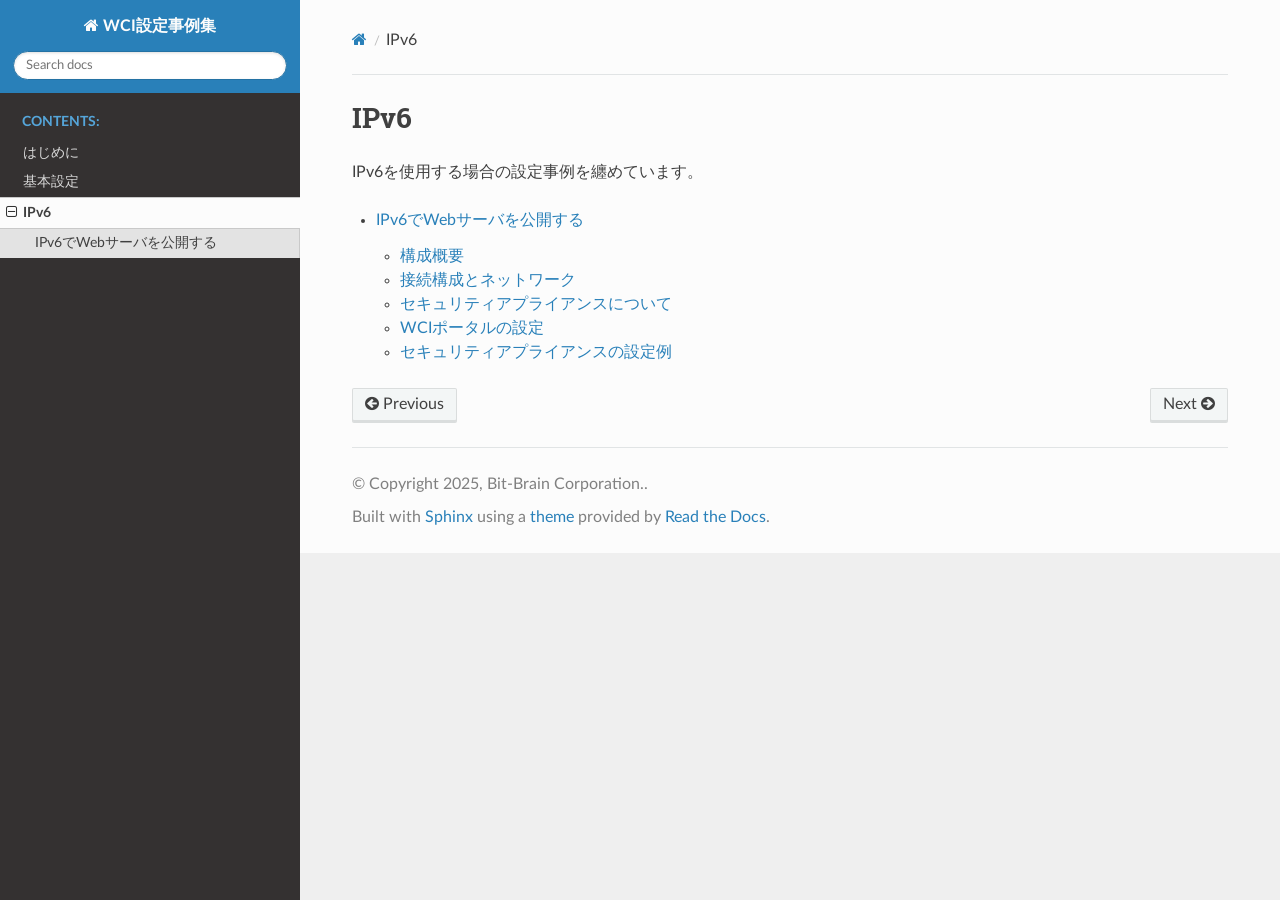
==== docs/ipv6/index.html @ f72e332f "update" ====
<!DOCTYPE html>
<html class="writer-html5" lang="ja" data-content_root="../">
<head>
  <meta charset="utf-8" /><meta name="viewport" content="width=device-width, initial-scale=1" />

  <meta name="viewport" content="width=device-width, initial-scale=1.0" />
  <title>IPv6 &mdash; WCI設定事例集  ドキュメント</title>
      <link rel="stylesheet" type="text/css" href="../_static/pygments.css?v=b86133f3" />
      <link rel="stylesheet" type="text/css" href="../_static/css/theme.css?v=e59714d7" />
      <link rel="stylesheet" type="text/css" href="../_static/custom.css?v=d4bf43ca" />

  
      <script src="../_static/jquery.js?v=5d32c60e"></script>
      <script src="../_static/_sphinx_javascript_frameworks_compat.js?v=2cd50e6c"></script>
      <script src="../_static/documentation_options.js?v=c033477b"></script>
      <script src="../_static/doctools.js?v=9bcbadda"></script>
      <script src="../_static/sphinx_highlight.js?v=dc90522c"></script>
      <script src="../_static/translations.js?v=4755f45a"></script>
    <script src="../_static/js/theme.js"></script>
    <link rel="index" title="索引" href="../genindex.html" />
    <link rel="search" title="検索" href="../search.html" />
    <link rel="next" title="IPv6でWebサーバを公開する" href="webserver_dual.html" />
    <link rel="prev" title="SPGと連携する" href="../standard/spg.html" /> 
</head>

<body class="wy-body-for-nav"> 
  <div class="wy-grid-for-nav">
    <nav data-toggle="wy-nav-shift" class="wy-nav-side">
      <div class="wy-side-scroll">
        <div class="wy-side-nav-search" >

          
          
          <a href="../index.html" class="icon icon-home">
            WCI設定事例集
          </a>
<div role="search">
  <form id="rtd-search-form" class="wy-form" action="../search.html" method="get">
    <input type="text" name="q" placeholder="Search docs" aria-label="Search docs" />
    <input type="hidden" name="check_keywords" value="yes" />
    <input type="hidden" name="area" value="default" />
  </form>
</div>
        </div><div class="wy-menu wy-menu-vertical" data-spy="affix" role="navigation" aria-label="Navigation menu">
              <p class="caption" role="heading"><span class="caption-text">Contents:</span></p>
<ul class="current">
<li class="toctree-l1"><a class="reference internal" href="../preface/index.html">はじめに</a></li>
<li class="toctree-l1"><a class="reference internal" href="../standard/index.html">基本設定</a></li>
<li class="toctree-l1 current"><a class="current reference internal" href="#">IPv6</a><ul>
<li class="toctree-l2"><a class="reference internal" href="webserver_dual.html">IPv6でWebサーバを公開する</a></li>
</ul>
</li>
</ul>

        </div>
      </div>
    </nav>

    <section data-toggle="wy-nav-shift" class="wy-nav-content-wrap"><nav class="wy-nav-top" aria-label="Mobile navigation menu" >
          <i data-toggle="wy-nav-top" class="fa fa-bars"></i>
          <a href="../index.html">WCI設定事例集</a>
      </nav>

      <div class="wy-nav-content">
        <div class="rst-content">
          <div role="navigation" aria-label="Page navigation">
  <ul class="wy-breadcrumbs">
      <li><a href="../index.html" class="icon icon-home" aria-label="Home"></a></li>
      <li class="breadcrumb-item active">IPv6</li>
      <li class="wy-breadcrumbs-aside">
      </li>
  </ul>
  <hr/>
</div>
          <div role="main" class="document" itemscope="itemscope" itemtype="http://schema.org/Article">
           <div itemprop="articleBody">
             
  <section id="ipv6">
<h1>IPv6<a class="headerlink" href="#ipv6" title="Link to this heading"></a></h1>
<p>IPv6を使用する場合の設定事例を纏めています。</p>
<div class="toctree-wrapper compound">
<ul>
<li class="toctree-l1"><a class="reference internal" href="webserver_dual.html">IPv6でWebサーバを公開する</a><ul>
<li class="toctree-l2"><a class="reference internal" href="webserver_dual.html#id1">構成概要</a></li>
<li class="toctree-l2"><a class="reference internal" href="webserver_dual.html#id2">接続構成とネットワーク</a></li>
<li class="toctree-l2"><a class="reference internal" href="webserver_dual.html#id3">セキュリティアプライアンスについて</a></li>
<li class="toctree-l2"><a class="reference internal" href="webserver_dual.html#wci">WCIポータルの設定</a></li>
<li class="toctree-l2"><a class="reference internal" href="webserver_dual.html#id7">セキュリティアプライアンスの設定例</a></li>
</ul>
</li>
</ul>
</div>
</section>


           </div>
          </div>
          <footer><div class="rst-footer-buttons" role="navigation" aria-label="Footer">
        <a href="../standard/spg.html" class="btn btn-neutral float-left" title="SPGと連携する" accesskey="p" rel="prev"><span class="fa fa-arrow-circle-left" aria-hidden="true"></span> Previous</a>
        <a href="webserver_dual.html" class="btn btn-neutral float-right" title="IPv6でWebサーバを公開する" accesskey="n" rel="next">Next <span class="fa fa-arrow-circle-right" aria-hidden="true"></span></a>
    </div>

  <hr/>

  <div role="contentinfo">
    <p>&#169; Copyright 2025, Bit-Brain Corporation..</p>
  </div>

  Built with <a href="https://www.sphinx-doc.org/">Sphinx</a> using a
    <a href="https://github.com/readthedocs/sphinx_rtd_theme">theme</a>
    provided by <a href="https://readthedocs.org">Read the Docs</a>.
   

</footer>
        </div>
      </div>
    </section>
  </div>
  <script>
      jQuery(function () {
          SphinxRtdTheme.Navigation.enable(true);
      });
  </script> 

</body>
</html>
---- docs/_static/pygments.css ----
pre { line-height: 125%; }
td.linenos .normal { color: inherit; background-color: transparent; padding-left: 5px; padding-right: 5px; }
span.linenos { color: inherit; background-color: transparent; padding-left: 5px; padding-right: 5px; }
td.linenos .special { color: #000000; background-color: #ffffc0; padding-left: 5px; padding-right: 5px; }
span.linenos.special { color: #000000; background-color: #ffffc0; padding-left: 5px; padding-right: 5px; }
.highlight .hll { background-color: #ffffcc }
.highlight { background: #f8f8f8; }
.highlight .c { color: #3D7B7B; font-style: italic } /* Comment */
.highlight .err { border: 1px solid #F00 } /* Error */
.highlight .k { color: #008000; font-weight: bold } /* Keyword */
.highlight .o { color: #666 } /* Operator */
.highlight .ch { color: #3D7B7B; font-style: italic } /* Comment.Hashbang */
.highlight .cm { color: #3D7B7B; font-style: italic } /* Comment.Multiline */
.highlight .cp { color: #9C6500 } /* Comment.Preproc */
.highlight .cpf { color: #3D7B7B; font-style: italic } /* Comment.PreprocFile */
.highlight .c1 { color: #3D7B7B; font-style: italic } /* Comment.Single */
.highlight .cs { color: #3D7B7B; font-style: italic } /* Comment.Special */
.highlight .gd { color: #A00000 } /* Generic.Deleted */
.highlight .ge { font-style: italic } /* Generic.Emph */
.highlight .ges { font-weight: bold; font-style: italic } /* Generic.EmphStrong */
.highlight .gr { color: #E40000 } /* Generic.Error */
.highlight .gh { color: #000080; font-weight: bold } /* Generic.Heading */
.highlight .gi { color: #008400 } /* Generic.Inserted */
.highlight .go { color: #717171 } /* Generic.Output */
.highlight .gp { color: #000080; font-weight: bold } /* Generic.Prompt */
.highlight .gs { font-weight: bold } /* Generic.Strong */
.highlight .gu { color: #800080; font-weight: bold } /* Generic.Subheading */
.highlight .gt { color: #04D } /* Generic.Traceback */
.highlight .kc { color: #008000; font-weight: bold } /* Keyword.Constant */
.highlight .kd { color: #008000; font-weight: bold } /* Keyword.Declaration */
.highlight .kn { color: #008000; font-weight: bold } /* Keyword.Namespace */
.highlight .kp { color: #008000 } /* Keyword.Pseudo */
.highlight .kr { color: #008000; font-weight: bold } /* Keyword.Reserved */
.highlight .kt { color: #B00040 } /* Keyword.Type */
.highlight .m { color: #666 } /* Literal.Number */
.highlight .s { color: #BA2121 } /* Literal.String */
.highlight .na { color: #687822 } /* Name.Attribute */
.highlight .nb { color: #008000 } /* Name.Builtin */
.highlight .nc { color: #00F; font-weight: bold } /* Name.Class */
.highlight .no { color: #800 } /* Name.Constant */
.highlight .nd { color: #A2F } /* Name.Decorator */
.highlight .ni { color: #717171; font-weight: bold } /* Name.Entity */
.highlight .ne { color: #CB3F38; font-weight: bold } /* Name.Exception */
.highlight .nf { color: #00F } /* Name.Function */
.highlight .nl { color: #767600 } /* Name.Label */
.highlight .nn { color: #00F; font-weight: bold } /* Name.Namespace */
.highlight .nt { color: #008000; font-weight: bold } /* Name.Tag */
.highlight .nv { color: #19177C } /* Name.Variable */
.highlight .ow { color: #A2F; font-weight: bold } /* Operator.Word */
.highlight .w { color: #BBB } /* Text.Whitespace */
.highlight .mb { color: #666 } /* Literal.Number.Bin */
.highlight .mf { color: #666 } /* Literal.Number.Float */
.highlight .mh { color: #666 } /* Literal.Number.Hex */
.highlight .mi { color: #666 } /* Literal.Number.Integer */
.highlight .mo { color: #666 } /* Literal.Number.Oct */
.highlight .sa { color: #BA2121 } /* Literal.String.Affix */
.highlight .sb { color: #BA2121 } /* Literal.String.Backtick */
.highlight .sc { color: #BA2121 } /* Literal.String.Char */
.highlight .dl { color: #BA2121 } /* Literal.String.Delimiter */
.highlight .sd { color: #BA2121; font-style: italic } /* Literal.String.Doc */
.highlight .s2 { color: #BA2121 } /* Literal.String.Double */
.highlight .se { color: #AA5D1F; font-weight: bold } /* Literal.String.Escape */
.highlight .sh { color: #BA2121 } /* Literal.String.Heredoc */
.highlight .si { color: #A45A77; font-weight: bold } /* Literal.String.Interpol */
.highlight .sx { color: #008000 } /* Literal.String.Other */
.highlight .sr { color: #A45A77 } /* Literal.String.Regex */
.highlight .s1 { color: #BA2121 } /* Literal.String.Single */
.highlight .ss { color: #19177C } /* Literal.String.Symbol */
.highlight .bp { color: #008000 } /* Name.Builtin.Pseudo */
.highlight .fm { color: #00F } /* Name.Function.Magic */
.highlight .vc { color: #19177C } /* Name.Variable.Class */
.highlight .vg { color: #19177C } /* Name.Variable.Global */
.highlight .vi { color: #19177C } /* Name.Variable.Instance */
.highlight .vm { color: #19177C } /* Name.Variable.Magic */
.highlight .il { color: #666 } /* Literal.Number.Integer.Long */
---- docs/_static/css/theme.css ----
html{box-sizing:border-box}*,:after,:before{box-sizing:inherit}article,aside,details,figcaption,figure,footer,header,hgroup,nav,section{display:block}audio,canvas,video{display:inline-block;*display:inline;*zoom:1}[hidden],audio:not([controls]){display:none}*{-webkit-box-sizing:border-box;-moz-box-sizing:border-box;box-sizing:border-box}html{font-size:100%;-webkit-text-size-adjust:100%;-ms-text-size-adjust:100%}body{margin:0}a:active,a:hover{outline:0}abbr[title]{border-bottom:1px dotted}b,strong{font-weight:700}blockquote{margin:0}dfn{font-style:italic}ins{background:#ff9;text-decoration:none}ins,mark{color:#000}mark{background:#ff0;font-style:italic;font-weight:700}.rst-content code,.rst-content tt,code,kbd,pre,samp{font-family:monospace,serif;_font-family:courier new,monospace;font-size:1em}pre{white-space:pre}q{quotes:none}q:after,q:before{content:"";content:none}small{font-size:85%}sub,sup{font-size:75%;line-height:0;position:relative;vertical-align:baseline}sup{top:-.5em}sub{bottom:-.25em}dl,ol,ul{margin:0;padding:0;list-style:none;list-style-image:none}li{list-style:none}dd{margin:0}img{border:0;-ms-interpolation-mode:bicubic;vertical-align:middle;max-width:100%}svg:not(:root){overflow:hidden}figure,form{margin:0}label{cursor:pointer}button,input,select,textarea{font-size:100%;margin:0;vertical-align:baseline;*vertical-align:middle}button,input{line-height:normal}button,input[type=button],input[type=reset],input[type=submit]{cursor:pointer;-webkit-appearance:button;*overflow:visible}button[disabled],input[disabled]{cursor:default}input[type=search]{-webkit-appearance:textfield;-moz-box-sizing:content-box;-webkit-box-sizing:content-box;box-sizing:content-box}textarea{resize:vertical}table{border-collapse:collapse;border-spacing:0}td{vertical-align:top}.chromeframe{margin:.2em 0;background:#ccc;color:#000;padding:.2em 0}.ir{display:block;border:0;text-indent:-999em;overflow:hidden;background-color:transparent;background-repeat:no-repeat;text-align:left;direction:ltr;*line-height:0}.ir br{display:none}.hidden{display:none!important;visibility:hidden}.visuallyhidden{border:0;clip:rect(0 0 0 0);height:1px;margin:-1px;overflow:hidden;padding:0;position:absolute;width:1px}.visuallyhidden.focusable:active,.visuallyhidden.focusable:focus{clip:auto;height:auto;margin:0;overflow:visible;position:static;width:auto}.invisible{visibility:hidden}.relative{position:relative}big,small{font-size:100%}@media print{body,html,section{background:none!important}*{box-shadow:none!important;text-shadow:none!important;filter:none!important;-ms-filter:none!important}a,a:visited{text-decoration:underline}.ir a:after,a[href^="#"]:after,a[href^="javascript:"]:after{content:""}blockquote,pre{page-break-inside:avoid}thead{display:table-header-group}img,tr{page-break-inside:avoid}img{max-width:100%!important}@page{margin:.5cm}.rst-content .toctree-wrapper>p.caption,h2,h3,p{orphans:3;widows:3}.rst-content .toctree-wrapper>p.caption,h2,h3{page-break-after:avoid}}.btn,.fa:before,.icon:before,.rst-content .admonition,.rst-content .admonition-title:before,.rst-content .admonition-todo,.rst-content .attention,.rst-content .caution,.rst-content .code-block-caption .headerlink:before,.rst-content .danger,.rst-content .eqno .headerlink:before,.rst-content .error,.rst-content .hint,.rst-content .important,.rst-content .note,.rst-content .seealso,.rst-content .tip,.rst-content .warning,.rst-content code.download span:first-child:before,.rst-content dl dt .headerlink:before,.rst-content h1 .headerlink:before,.rst-content h2 .headerlink:before,.rst-content h3 .headerlink:before,.rst-content h4 .headerlink:before,.rst-content h5 .headerlink:before,.rst-content h6 .headerlink:before,.rst-content p.caption .headerlink:before,.rst-content p .headerlink:before,.rst-content table>caption .headerlink:before,.rst-content tt.download span:first-child:before,.wy-alert,.wy-dropdown .caret:before,.wy-inline-validate.wy-inline-validate-danger .wy-input-context:before,.wy-inline-validate.wy-inline-validate-info .wy-input-context:before,.wy-inline-validate.wy-inline-validate-success .wy-input-context:before,.wy-inline-validate.wy-inline-validate-warning .wy-input-context:before,.wy-menu-vertical li.current>a button.toctree-expand:before,.wy-menu-vertical li.on a button.toctree-expand:before,.wy-menu-vertical li button.toctree-expand:before,input[type=color],input[type=date],input[type=datetime-local],input[type=datetime],input[type=email],input[type=month],input[type=number],input[type=password],input[type=search],input[type=tel],input[type=text],input[type=time],input[type=url],input[type=week],select,textarea{-webkit-font-smoothing:antialiased}.clearfix{*zoom:1}.clearfix:after,.clearfix:before{display:table;content:""}.clearfix:after{clear:both}/*!
 *  Font Awesome 4.7.0 by @davegandy - http://fontawesome.io - @fontawesome
 *  License - http://fontawesome.io/license (Font: SIL OFL 1.1, CSS: MIT License)
 */@font-face{font-family:FontAwesome;src:url(fonts/fontawesome-webfont.eot?674f50d287a8c48dc19ba404d20fe713);src:url(fonts/fontawesome-webfont.eot?674f50d287a8c48dc19ba404d20fe713?#iefix&v=4.7.0) format("embedded-opentype"),url(fonts/fontawesome-webfont.woff2?af7ae505a9eed503f8b8e6982036873e) format("woff2"),url(fonts/fontawesome-webfont.woff?fee66e712a8a08eef5805a46892932ad) format("woff"),url(fonts/fontawesome-webfont.ttf?b06871f281fee6b241d60582ae9369b9) format("truetype"),url(fonts/fontawesome-webfont.svg?912ec66d7572ff821749319396470bde#fontawesomeregular) format("svg");font-weight:400;font-style:normal}.fa,.icon,.rst-content .admonition-title,.rst-content .code-block-caption .headerlink,.rst-content .eqno .headerlink,.rst-content code.download span:first-child,.rst-content dl dt .headerlink,.rst-content h1 .headerlink,.rst-content h2 .headerlink,.rst-content h3 .headerlink,.rst-content h4 .headerlink,.rst-content h5 .headerlink,.rst-content h6 .headerlink,.rst-content p.caption .headerlink,.rst-content p .headerlink,.rst-content table>caption .headerlink,.rst-content tt.download span:first-child,.wy-menu-vertical li.current>a button.toctree-expand,.wy-menu-vertical li.on a button.toctree-expand,.wy-menu-vertical li button.toctree-expand{display:inline-block;font:normal normal normal 14px/1 FontAwesome;font-size:inherit;text-rendering:auto;-webkit-font-smoothing:antialiased;-moz-osx-font-smoothing:grayscale}.fa-lg{font-size:1.33333em;line-height:.75em;vertical-align:-15%}.fa-2x{font-size:2em}.fa-3x{font-size:3em}.fa-4x{font-size:4em}.fa-5x{font-size:5em}.fa-fw{width:1.28571em;text-align:center}.fa-ul{padding-left:0;margin-left:2.14286em;list-style-type:none}.fa-ul>li{position:relative}.fa-li{position:absolute;left:-2.14286em;width:2.14286em;top:.14286em;text-align:center}.fa-li.fa-lg{left:-1.85714em}.fa-border{padding:.2em .25em .15em;border:.08em solid #eee;border-radius:.1em}.fa-pull-left{float:left}.fa-pull-right{float:right}.fa-pull-left.icon,.fa.fa-pull-left,.rst-content .code-block-caption .fa-pull-left.headerlink,.rst-content .eqno .fa-pull-left.headerlink,.rst-content .fa-pull-left.admonition-title,.rst-content code.download span.fa-pull-left:first-child,.rst-content dl dt .fa-pull-left.headerlink,.rst-content h1 .fa-pull-left.headerlink,.rst-content h2 .fa-pull-left.headerlink,.rst-content h3 .fa-pull-left.headerlink,.rst-content h4 .fa-pull-left.headerlink,.rst-content h5 .fa-pull-left.headerlink,.rst-content h6 .fa-pull-left.headerlink,.rst-content p .fa-pull-left.headerlink,.rst-content table>caption .fa-pull-left.headerlink,.rst-content tt.download span.fa-pull-left:first-child,.wy-menu-vertical li.current>a button.fa-pull-left.toctree-expand,.wy-menu-vertical li.on a button.fa-pull-left.toctree-expand,.wy-menu-vertical li button.fa-pull-left.toctree-expand{margin-right:.3em}.fa-pull-right.icon,.fa.fa-pull-right,.rst-content .code-block-caption .fa-pull-right.headerlink,.rst-content .eqno .fa-pull-right.headerlink,.rst-content .fa-pull-right.admonition-title,.rst-content code.download span.fa-pull-right:first-child,.rst-content dl dt .fa-pull-right.headerlink,.rst-content h1 .fa-pull-right.headerlink,.rst-content h2 .fa-pull-right.headerlink,.rst-content h3 .fa-pull-right.headerlink,.rst-content h4 .fa-pull-right.headerlink,.rst-content h5 .fa-pull-right.headerlink,.rst-content h6 .fa-pull-right.headerlink,.rst-content p .fa-pull-right.headerlink,.rst-content table>caption .fa-pull-right.headerlink,.rst-content tt.download span.fa-pull-right:first-child,.wy-menu-vertical li.current>a button.fa-pull-right.toctree-expand,.wy-menu-vertical li.on a button.fa-pull-right.toctree-expand,.wy-menu-vertical li button.fa-pull-right.toctree-expand{margin-left:.3em}.pull-right{float:right}.pull-left{float:left}.fa.pull-left,.pull-left.icon,.rst-content .code-block-caption .pull-left.headerlink,.rst-content .eqno .pull-left.headerlink,.rst-content .pull-left.admonition-title,.rst-content code.download span.pull-left:first-child,.rst-content dl dt .pull-left.headerlink,.rst-content h1 .pull-left.headerlink,.rst-content h2 .pull-left.headerlink,.rst-content h3 .pull-left.headerlink,.rst-content h4 .pull-left.headerlink,.rst-content h5 .pull-left.headerlink,.rst-content h6 .pull-left.headerlink,.rst-content p .pull-left.headerlink,.rst-content table>caption .pull-left.headerlink,.rst-content tt.download span.pull-left:first-child,.wy-menu-vertical li.current>a button.pull-left.toctree-expand,.wy-menu-vertical li.on a button.pull-left.toctree-expand,.wy-menu-vertical li button.pull-left.toctree-expand{margin-right:.3em}.fa.pull-right,.pull-right.icon,.rst-content .code-block-caption .pull-right.headerlink,.rst-content .eqno .pull-right.headerlink,.rst-content .pull-right.admonition-title,.rst-content code.download span.pull-right:first-child,.rst-content dl dt .pull-right.headerlink,.rst-content h1 .pull-right.headerlink,.rst-content h2 .pull-right.headerlink,.rst-content h3 .pull-right.headerlink,.rst-content h4 .pull-right.headerlink,.rst-content h5 .pull-right.headerlink,.rst-content h6 .pull-right.headerlink,.rst-content p .pull-right.headerlink,.rst-content table>caption .pull-right.headerlink,.rst-content tt.download span.pull-right:first-child,.wy-menu-vertical li.current>a button.pull-right.toctree-expand,.wy-menu-vertical li.on a button.pull-right.toctree-expand,.wy-menu-vertical li button.pull-right.toctree-expand{margin-left:.3em}.fa-spin{-webkit-animation:fa-spin 2s linear infinite;animation:fa-spin 2s linear infinite}.fa-pulse{-webkit-animation:fa-spin 1s steps(8) infinite;animation:fa-spin 1s steps(8) infinite}@-webkit-keyframes fa-spin{0%{-webkit-transform:rotate(0deg);transform:rotate(0deg)}to{-webkit-transform:rotate(359deg);transform:rotate(359deg)}}@keyframes fa-spin{0%{-webkit-transform:rotate(0deg);transform:rotate(0deg)}to{-webkit-transform:rotate(359deg);transform:rotate(359deg)}}.fa-rotate-90{-ms-filter:"progid:DXImageTransform.Microsoft.BasicImage(rotation=1)";-webkit-transform:rotate(90deg);-ms-transform:rotate(90deg);transform:rotate(90deg)}.fa-rotate-180{-ms-filter:"progid:DXImageTransform.Microsoft.BasicImage(rotation=2)";-webkit-transform:rotate(180deg);-ms-transform:rotate(180deg);transform:rotate(180deg)}.fa-rotate-270{-ms-filter:"progid:DXImageTransform.Microsoft.BasicImage(rotation=3)";-webkit-transform:rotate(270deg);-ms-transform:rotate(270deg);transform:rotate(270deg)}.fa-flip-horizontal{-ms-filter:"progid:DXImageTransform.Microsoft.BasicImage(rotation=0, mirror=1)";-webkit-transform:scaleX(-1);-ms-transform:scaleX(-1);transform:scaleX(-1)}.fa-flip-vertical{-ms-filter:"progid:DXImageTransform.Microsoft.BasicImage(rotation=2, mirror=1)";-webkit-transform:scaleY(-1);-ms-transform:scaleY(-1);transform:scaleY(-1)}:root .fa-flip-horizontal,:root .fa-flip-vertical,:root .fa-rotate-90,:root .fa-rotate-180,:root .fa-rotate-270{filter:none}.fa-stack{position:relative;display:inline-block;width:2em;height:2em;line-height:2em;vertical-align:middle}.fa-stack-1x,.fa-stack-2x{position:absolute;left:0;width:100%;text-align:center}.fa-stack-1x{line-height:inherit}.fa-stack-2x{font-size:2em}.fa-inverse{color:#fff}.fa-glass:before{content:""}.fa-music:before{content:""}.fa-search:before,.icon-search:before{content:""}.fa-envelope-o:before{content:""}.fa-heart:before{content:""}.fa-star:before{content:""}.fa-star-o:before{content:""}.fa-user:before{content:""}.fa-film:before{content:""}.fa-th-large:before{content:""}.fa-th:before{content:""}.fa-th-list:before{content:""}.fa-check:before{content:""}.fa-close:before,.fa-remove:before,.fa-times:before{content:""}.fa-search-plus:before{content:""}.fa-search-minus:before{content:""}.fa-power-off:before{content:""}.fa-signal:before{content:""}.fa-cog:before,.fa-gear:before{content:""}.fa-trash-o:before{content:""}.fa-home:before,.icon-home:before{content:""}.fa-file-o:before{content:""}.fa-clock-o:before{content:""}.fa-road:before{content:""}.fa-download:before,.rst-content code.download span:first-child:before,.rst-content tt.download span:first-child:before{content:""}.fa-arrow-circle-o-down:before{content:""}.fa-arrow-circle-o-up:before{content:""}.fa-inbox:before{content:""}.fa-play-circle-o:before{content:""}.fa-repeat:before,.fa-rotate-right:before{content:""}.fa-refresh:before{content:""}.fa-list-alt:before{content:""}.fa-lock:before{content:""}.fa-flag:before{content:""}.fa-headphones:before{content:""}.fa-volume-off:before{content:""}.fa-volume-down:before{content:""}.fa-volume-up:before{content:""}.fa-qrcode:before{content:""}.fa-barcode:before{content:""}.fa-tag:before{content:""}.fa-tags:before{content:""}.fa-book:before,.icon-book:before{content:""}.fa-bookmark:before{content:""}.fa-print:before{content:""}.fa-camera:before{content:""}.fa-font:before{content:""}.fa-bold:before{content:""}.fa-italic:before{content:""}.fa-text-height:before{content:""}.fa-text-width:before{content:""}.fa-align-left:before{content:""}.fa-align-center:before{content:""}.fa-align-right:before{content:""}.fa-align-justify:before{content:""}.fa-list:before{content:""}.fa-dedent:before,.fa-outdent:before{content:""}.fa-indent:before{content:""}.fa-video-camera:before{content:""}.fa-image:before,.fa-photo:before,.fa-picture-o:before{content:""}.fa-pencil:before{content:""}.fa-map-marker:before{content:""}.fa-adjust:before{content:""}.fa-tint:before{content:""}.fa-edit:before,.fa-pencil-square-o:before{content:""}.fa-share-square-o:before{content:""}.fa-check-square-o:before{content:""}.fa-arrows:before{content:""}.fa-step-backward:before{content:""}.fa-fast-backward:before{content:""}.fa-backward:before{content:""}.fa-play:before{content:""}.fa-pause:before{content:""}.fa-stop:before{content:""}.fa-forward:before{content:""}.fa-fast-forward:before{content:""}.fa-step-forward:before{content:""}.fa-eject:before{content:""}.fa-chevron-left:before{content:""}.fa-chevron-right:before{content:""}.fa-plus-circle:before{content:""}.fa-minus-circle:before{content:""}.fa-times-circle:before,.wy-inline-validate.wy-inline-validate-danger .wy-input-context:before{content:""}.fa-check-circle:before,.wy-inline-validate.wy-inline-validate-success .wy-input-context:before{content:""}.fa-question-circle:before{content:""}.fa-info-circle:before{content:""}.fa-crosshairs:before{content:""}.fa-times-circle-o:before{content:""}.fa-check-circle-o:before{content:""}.fa-ban:before{content:""}.fa-arrow-left:before{content:""}.fa-arrow-right:before{content:""}.fa-arrow-up:before{content:""}.fa-arrow-down:before{content:""}.fa-mail-forward:before,.fa-share:before{content:""}.fa-expand:before{content:""}.fa-compress:before{content:""}.fa-plus:before{content:""}.fa-minus:before{content:""}.fa-asterisk:before{content:""}.fa-exclamation-circle:before,.rst-content .admonition-title:before,.wy-inline-validate.wy-inline-validate-info .wy-input-context:before,.wy-inline-validate.wy-inline-validate-warning .wy-input-context:before{content:""}.fa-gift:before{content:""}.fa-leaf:before{content:""}.fa-fire:before,.icon-fire:before{content:""}.fa-eye:before{content:""}.fa-eye-slash:before{content:""}.fa-exclamation-triangle:before,.fa-warning:before{content:""}.fa-plane:before{content:""}.fa-calendar:before{content:""}.fa-random:before{content:""}.fa-comment:before{content:""}.fa-magnet:before{content:""}.fa-chevron-up:before{content:""}.fa-chevron-down:before{content:""}.fa-retweet:before{content:""}.fa-shopping-cart:before{content:""}.fa-folder:before{content:""}.fa-folder-open:before{content:""}.fa-arrows-v:before{content:""}.fa-arrows-h:before{content:""}.fa-bar-chart-o:before,.fa-bar-chart:before{content:""}.fa-twitter-square:before{content:""}.fa-facebook-square:before{content:""}.fa-camera-retro:before{content:""}.fa-key:before{content:""}.fa-cogs:before,.fa-gears:before{content:""}.fa-comments:before{content:""}.fa-thumbs-o-up:before{content:""}.fa-thumbs-o-down:before{content:""}.fa-star-half:before{content:""}.fa-heart-o:before{content:""}.fa-sign-out:before{content:""}.fa-linkedin-square:before{content:""}.fa-thumb-tack:before{content:""}.fa-external-link:before{content:""}.fa-sign-in:before{content:""}.fa-trophy:before{content:""}.fa-github-square:before{content:""}.fa-upload:before{content:""}.fa-lemon-o:before{content:""}.fa-phone:before{content:""}.fa-square-o:before{content:""}.fa-bookmark-o:before{content:""}.fa-phone-square:before{content:""}.fa-twitter:before{content:""}.fa-facebook-f:before,.fa-facebook:before{content:""}.fa-github:before,.icon-github:before{content:""}.fa-unlock:before{content:""}.fa-credit-card:before{content:""}.fa-feed:before,.fa-rss:before{content:""}.fa-hdd-o:before{content:""}.fa-bullhorn:before{content:""}.fa-bell:before{content:""}.fa-certificate:before{content:""}.fa-hand-o-right:before{content:""}.fa-hand-o-left:before{content:""}.fa-hand-o-up:before{content:""}.fa-hand-o-down:before{content:""}.fa-arrow-circle-left:before,.icon-circle-arrow-left:before{content:""}.fa-arrow-circle-right:before,.icon-circle-arrow-right:before{content:""}.fa-arrow-circle-up:before{content:""}.fa-arrow-circle-down:before{content:""}.fa-globe:before{content:""}.fa-wrench:before{content:""}.fa-tasks:before{content:""}.fa-filter:before{content:""}.fa-briefcase:before{content:""}.fa-arrows-alt:before{content:""}.fa-group:before,.fa-users:before{content:""}.fa-chain:before,.fa-link:before,.icon-link:before{content:""}.fa-cloud:before{content:""}.fa-flask:before{content:""}.fa-cut:before,.fa-scissors:before{content:""}.fa-copy:before,.fa-files-o:before{content:""}.fa-paperclip:before{content:""}.fa-floppy-o:before,.fa-save:before{content:""}.fa-square:before{content:""}.fa-bars:before,.fa-navicon:before,.fa-reorder:before{content:""}.fa-list-ul:before{content:""}.fa-list-ol:before{content:""}.fa-strikethrough:before{content:""}.fa-underline:before{content:""}.fa-table:before{content:""}.fa-magic:before{content:""}.fa-truck:before{content:""}.fa-pinterest:before{content:""}.fa-pinterest-square:before{content:""}.fa-google-plus-square:before{content:""}.fa-google-plus:before{content:""}.fa-money:before{content:""}.fa-caret-down:before,.icon-caret-down:before,.wy-dropdown .caret:before{content:""}.fa-caret-up:before{content:""}.fa-caret-left:before{content:""}.fa-caret-right:before{content:""}.fa-columns:before{content:""}.fa-sort:before,.fa-unsorted:before{content:""}.fa-sort-desc:before,.fa-sort-down:before{content:""}.fa-sort-asc:before,.fa-sort-up:before{content:""}.fa-envelope:before{content:""}.fa-linkedin:before{content:""}.fa-rotate-left:before,.fa-undo:before{content:""}.fa-gavel:before,.fa-legal:before{content:""}.fa-dashboard:before,.fa-tachometer:before{content:""}.fa-comment-o:before{content:""}.fa-comments-o:before{content:""}.fa-bolt:before,.fa-flash:before{content:""}.fa-sitemap:before{content:""}.fa-umbrella:before{content:""}.fa-clipboard:before,.fa-paste:before{content:""}.fa-lightbulb-o:before{content:""}.fa-exchange:before{content:""}.fa-cloud-download:before{content:""}.fa-cloud-upload:before{content:""}.fa-user-md:before{content:""}.fa-stethoscope:before{content:""}.fa-suitcase:before{content:""}.fa-bell-o:before{content:""}.fa-coffee:before{content:""}.fa-cutlery:before{content:""}.fa-file-text-o:before{content:""}.fa-building-o:before{content:""}.fa-hospital-o:before{content:""}.fa-ambulance:before{content:""}.fa-medkit:before{content:""}.fa-fighter-jet:before{content:""}.fa-beer:before{content:""}.fa-h-square:before{content:""}.fa-plus-square:before{content:""}.fa-angle-double-left:before{content:""}.fa-angle-double-right:before{content:""}.fa-angle-double-up:before{content:""}.fa-angle-double-down:before{content:""}.fa-angle-left:before{content:""}.fa-angle-right:before{content:""}.fa-angle-up:before{content:""}.fa-angle-down:before{content:""}.fa-desktop:before{content:""}.fa-laptop:before{content:""}.fa-tablet:before{content:""}.fa-mobile-phone:before,.fa-mobile:before{content:""}.fa-circle-o:before{content:""}.fa-quote-left:before{content:""}.fa-quote-right:before{content:""}.fa-spinner:before{content:""}.fa-circle:before{content:""}.fa-mail-reply:before,.fa-reply:before{content:""}.fa-github-alt:before{content:""}.fa-folder-o:before{content:""}.fa-folder-open-o:before{content:""}.fa-smile-o:before{content:""}.fa-frown-o:before{content:""}.fa-meh-o:before{content:""}.fa-gamepad:before{content:""}.fa-keyboard-o:before{content:""}.fa-flag-o:before{content:""}.fa-flag-checkered:before{content:""}.fa-terminal:before{content:""}.fa-code:before{content:""}.fa-mail-reply-all:before,.fa-reply-all:before{content:""}.fa-star-half-empty:before,.fa-star-half-full:before,.fa-star-half-o:before{content:""}.fa-location-arrow:before{content:""}.fa-crop:before{content:""}.fa-code-fork:before{content:""}.fa-chain-broken:before,.fa-unlink:before{content:""}.fa-question:before{content:""}.fa-info:before{content:""}.fa-exclamation:before{content:""}.fa-superscript:before{content:""}.fa-subscript:before{content:""}.fa-eraser:before{content:""}.fa-puzzle-piece:before{content:""}.fa-microphone:before{content:""}.fa-microphone-slash:before{content:""}.fa-shield:before{content:""}.fa-calendar-o:before{content:""}.fa-fire-extinguisher:before{content:""}.fa-rocket:before{content:""}.fa-maxcdn:before{content:""}.fa-chevron-circle-left:before{content:""}.fa-chevron-circle-right:before{content:""}.fa-chevron-circle-up:before{content:""}.fa-chevron-circle-down:before{content:""}.fa-html5:before{content:""}.fa-css3:before{content:""}.fa-anchor:before{content:""}.fa-unlock-alt:before{content:""}.fa-bullseye:before{content:""}.fa-ellipsis-h:before{content:""}.fa-ellipsis-v:before{content:""}.fa-rss-square:before{content:""}.fa-play-circle:before{content:""}.fa-ticket:before{content:""}.fa-minus-square:before{content:""}.fa-minus-square-o:before,.wy-menu-vertical li.current>a button.toctree-expand:before,.wy-menu-vertical li.on a button.toctree-expand:before{content:""}.fa-level-up:before{content:""}.fa-level-down:before{content:""}.fa-check-square:before{content:""}.fa-pencil-square:before{content:""}.fa-external-link-square:before{content:""}.fa-share-square:before{content:""}.fa-compass:before{content:""}.fa-caret-square-o-down:before,.fa-toggle-down:before{content:""}.fa-caret-square-o-up:before,.fa-toggle-up:before{content:""}.fa-caret-square-o-right:before,.fa-toggle-right:before{content:""}.fa-eur:before,.fa-euro:before{content:""}.fa-gbp:before{content:""}.fa-dollar:before,.fa-usd:before{content:""}.fa-inr:before,.fa-rupee:before{content:""}.fa-cny:before,.fa-jpy:before,.fa-rmb:before,.fa-yen:before{content:""}.fa-rouble:before,.fa-rub:before,.fa-ruble:before{content:""}.fa-krw:before,.fa-won:before{content:""}.fa-bitcoin:before,.fa-btc:before{content:""}.fa-file:before{content:""}.fa-file-text:before{content:""}.fa-sort-alpha-asc:before{content:""}.fa-sort-alpha-desc:before{content:""}.fa-sort-amount-asc:before{content:""}.fa-sort-amount-desc:before{content:""}.fa-sort-numeric-asc:before{content:""}.fa-sort-numeric-desc:before{content:""}.fa-thumbs-up:before{content:""}.fa-thumbs-down:before{content:""}.fa-youtube-square:before{content:""}.fa-youtube:before{content:""}.fa-xing:before{content:""}.fa-xing-square:before{content:""}.fa-youtube-play:before{content:""}.fa-dropbox:before{content:""}.fa-stack-overflow:before{content:""}.fa-instagram:before{content:""}.fa-flickr:before{content:""}.fa-adn:before{content:""}.fa-bitbucket:before,.icon-bitbucket:before{content:""}.fa-bitbucket-square:before{content:""}.fa-tumblr:before{content:""}.fa-tumblr-square:before{content:""}.fa-long-arrow-down:before{content:""}.fa-long-arrow-up:before{content:""}.fa-long-arrow-left:before{content:""}.fa-long-arrow-right:before{content:""}.fa-apple:before{content:""}.fa-windows:before{content:""}.fa-android:before{content:""}.fa-linux:before{content:""}.fa-dribbble:before{content:""}.fa-skype:before{content:""}.fa-foursquare:before{content:""}.fa-trello:before{content:""}.fa-female:before{content:""}.fa-male:before{content:""}.fa-gittip:before,.fa-gratipay:before{content:""}.fa-sun-o:before{content:""}.fa-moon-o:before{content:""}.fa-archive:before{content:""}.fa-bug:before{content:""}.fa-vk:before{content:""}.fa-weibo:before{content:""}.fa-renren:before{content:""}.fa-pagelines:before{content:""}.fa-stack-exchange:before{content:""}.fa-arrow-circle-o-right:before{content:""}.fa-arrow-circle-o-left:before{content:""}.fa-caret-square-o-left:before,.fa-toggle-left:before{content:""}.fa-dot-circle-o:before{content:""}.fa-wheelchair:before{content:""}.fa-vimeo-square:before{content:""}.fa-try:before,.fa-turkish-lira:before{content:""}.fa-plus-square-o:before,.wy-menu-vertical li button.toctree-expand:before{content:""}.fa-space-shuttle:before{content:""}.fa-slack:before{content:""}.fa-envelope-square:before{content:""}.fa-wordpress:before{content:""}.fa-openid:before{content:""}.fa-bank:before,.fa-institution:before,.fa-university:before{content:""}.fa-graduation-cap:before,.fa-mortar-board:before{content:""}.fa-yahoo:before{content:""}.fa-google:before{content:""}.fa-reddit:before{content:""}.fa-reddit-square:before{content:""}.fa-stumbleupon-circle:before{content:""}.fa-stumbleupon:before{content:""}.fa-delicious:before{content:""}.fa-digg:before{content:""}.fa-pied-piper-pp:before{content:""}.fa-pied-piper-alt:before{content:""}.fa-drupal:before{content:""}.fa-joomla:before{content:""}.fa-language:before{content:""}.fa-fax:before{content:""}.fa-building:before{content:""}.fa-child:before{content:""}.fa-paw:before{content:""}.fa-spoon:before{content:""}.fa-cube:before{content:""}.fa-cubes:before{content:""}.fa-behance:before{content:""}.fa-behance-square:before{content:""}.fa-steam:before{content:""}.fa-steam-square:before{content:""}.fa-recycle:before{content:""}.fa-automobile:before,.fa-car:before{content:""}.fa-cab:before,.fa-taxi:before{content:""}.fa-tree:before{content:""}.fa-spotify:before{content:""}.fa-deviantart:before{content:""}.fa-soundcloud:before{content:""}.fa-database:before{content:""}.fa-file-pdf-o:before{content:""}.fa-file-word-o:before{content:""}.fa-file-excel-o:before{content:""}.fa-file-powerpoint-o:before{content:""}.fa-file-image-o:before,.fa-file-photo-o:before,.fa-file-picture-o:before{content:""}.fa-file-archive-o:before,.fa-file-zip-o:before{content:""}.fa-file-audio-o:before,.fa-file-sound-o:before{content:""}.fa-file-movie-o:before,.fa-file-video-o:before{content:""}.fa-file-code-o:before{content:""}.fa-vine:before{content:""}.fa-codepen:before{content:""}.fa-jsfiddle:before{content:""}.fa-life-bouy:before,.fa-life-buoy:before,.fa-life-ring:before,.fa-life-saver:before,.fa-support:before{content:""}.fa-circle-o-notch:before{content:""}.fa-ra:before,.fa-rebel:before,.fa-resistance:before{content:""}.fa-empire:before,.fa-ge:before{content:""}.fa-git-square:before{content:""}.fa-git:before{content:""}.fa-hacker-news:before,.fa-y-combinator-square:before,.fa-yc-square:before{content:""}.fa-tencent-weibo:before{content:""}.fa-qq:before{content:""}.fa-wechat:before,.fa-weixin:before{content:""}.fa-paper-plane:before,.fa-send:before{content:""}.fa-paper-plane-o:before,.fa-send-o:before{content:""}.fa-history:before{content:""}.fa-circle-thin:before{content:""}.fa-header:before{content:""}.fa-paragraph:before{content:""}.fa-sliders:before{content:""}.fa-share-alt:before{content:""}.fa-share-alt-square:before{content:""}.fa-bomb:before{content:""}.fa-futbol-o:before,.fa-soccer-ball-o:before{content:""}.fa-tty:before{content:""}.fa-binoculars:before{content:""}.fa-plug:before{content:""}.fa-slideshare:before{content:""}.fa-twitch:before{content:""}.fa-yelp:before{content:""}.fa-newspaper-o:before{content:""}.fa-wifi:before{content:""}.fa-calculator:before{content:""}.fa-paypal:before{content:""}.fa-google-wallet:before{content:""}.fa-cc-visa:before{content:""}.fa-cc-mastercard:before{content:""}.fa-cc-discover:before{content:""}.fa-cc-amex:before{content:""}.fa-cc-paypal:before{content:""}.fa-cc-stripe:before{content:""}.fa-bell-slash:before{content:""}.fa-bell-slash-o:before{content:""}.fa-trash:before{content:""}.fa-copyright:before{content:""}.fa-at:before{content:""}.fa-eyedropper:before{content:""}.fa-paint-brush:before{content:""}.fa-birthday-cake:before{content:""}.fa-area-chart:before{content:""}.fa-pie-chart:before{content:""}.fa-line-chart:before{content:""}.fa-lastfm:before{content:""}.fa-lastfm-square:before{content:""}.fa-toggle-off:before{content:""}.fa-toggle-on:before{content:""}.fa-bicycle:before{content:""}.fa-bus:before{content:""}.fa-ioxhost:before{content:""}.fa-angellist:before{content:""}.fa-cc:before{content:""}.fa-ils:before,.fa-shekel:before,.fa-sheqel:before{content:""}.fa-meanpath:before{content:""}.fa-buysellads:before{content:""}.fa-connectdevelop:before{content:""}.fa-dashcube:before{content:""}.fa-forumbee:before{content:""}.fa-leanpub:before{content:""}.fa-sellsy:before{content:""}.fa-shirtsinbulk:before{content:""}.fa-simplybuilt:before{content:""}.fa-skyatlas:before{content:""}.fa-cart-plus:before{content:""}.fa-cart-arrow-down:before{content:""}.fa-diamond:before{content:""}.fa-ship:before{content:""}.fa-user-secret:before{content:""}.fa-motorcycle:before{content:""}.fa-street-view:before{content:""}.fa-heartbeat:before{content:""}.fa-venus:before{content:""}.fa-mars:before{content:""}.fa-mercury:before{content:""}.fa-intersex:before,.fa-transgender:before{content:""}.fa-transgender-alt:before{content:""}.fa-venus-double:before{content:""}.fa-mars-double:before{content:""}.fa-venus-mars:before{content:""}.fa-mars-stroke:before{content:""}.fa-mars-stroke-v:before{content:""}.fa-mars-stroke-h:before{content:""}.fa-neuter:before{content:""}.fa-genderless:before{content:""}.fa-facebook-official:before{content:""}.fa-pinterest-p:before{content:""}.fa-whatsapp:before{content:""}.fa-server:before{content:""}.fa-user-plus:before{content:""}.fa-user-times:before{content:""}.fa-bed:before,.fa-hotel:before{content:""}.fa-viacoin:before{content:""}.fa-train:before{content:""}.fa-subway:before{content:""}.fa-medium:before{content:""}.fa-y-combinator:before,.fa-yc:before{content:""}.fa-optin-monster:before{content:""}.fa-opencart:before{content:""}.fa-expeditedssl:before{content:""}.fa-battery-4:before,.fa-battery-full:before,.fa-battery:before{content:""}.fa-battery-3:before,.fa-battery-three-quarters:before{content:""}.fa-battery-2:before,.fa-battery-half:before{content:""}.fa-battery-1:before,.fa-battery-quarter:before{content:""}.fa-battery-0:before,.fa-battery-empty:before{content:""}.fa-mouse-pointer:before{content:""}.fa-i-cursor:before{content:""}.fa-object-group:before{content:""}.fa-object-ungroup:before{content:""}.fa-sticky-note:before{content:""}.fa-sticky-note-o:before{content:""}.fa-cc-jcb:before{content:""}.fa-cc-diners-club:before{content:""}.fa-clone:before{content:""}.fa-balance-scale:before{content:""}.fa-hourglass-o:before{content:""}.fa-hourglass-1:before,.fa-hourglass-start:before{content:""}.fa-hourglass-2:before,.fa-hourglass-half:before{content:""}.fa-hourglass-3:before,.fa-hourglass-end:before{content:""}.fa-hourglass:before{content:""}.fa-hand-grab-o:before,.fa-hand-rock-o:before{content:""}.fa-hand-paper-o:before,.fa-hand-stop-o:before{content:""}.fa-hand-scissors-o:before{content:""}.fa-hand-lizard-o:before{content:""}.fa-hand-spock-o:before{content:""}.fa-hand-pointer-o:before{content:""}.fa-hand-peace-o:before{content:""}.fa-trademark:before{content:""}.fa-registered:before{content:""}.fa-creative-commons:before{content:""}.fa-gg:before{content:""}.fa-gg-circle:before{content:""}.fa-tripadvisor:before{content:""}.fa-odnoklassniki:before{content:""}.fa-odnoklassniki-square:before{content:""}.fa-get-pocket:before{content:""}.fa-wikipedia-w:before{content:""}.fa-safari:before{content:""}.fa-chrome:before{content:""}.fa-firefox:before{content:""}.fa-opera:before{content:""}.fa-internet-explorer:before{content:""}.fa-television:before,.fa-tv:before{content:""}.fa-contao:before{content:""}.fa-500px:before{content:""}.fa-amazon:before{content:""}.fa-calendar-plus-o:before{content:""}.fa-calendar-minus-o:before{content:""}.fa-calendar-times-o:before{content:""}.fa-calendar-check-o:before{content:""}.fa-industry:before{content:""}.fa-map-pin:before{content:""}.fa-map-signs:before{content:""}.fa-map-o:before{content:""}.fa-map:before{content:""}.fa-commenting:before{content:""}.fa-commenting-o:before{content:""}.fa-houzz:before{content:""}.fa-vimeo:before{content:""}.fa-black-tie:before{content:""}.fa-fonticons:before{content:""}.fa-reddit-alien:before{content:""}.fa-edge:before{content:""}.fa-credit-card-alt:before{content:""}.fa-codiepie:before{content:""}.fa-modx:before{content:""}.fa-fort-awesome:before{content:""}.fa-usb:before{content:""}.fa-product-hunt:before{content:""}.fa-mixcloud:before{content:""}.fa-scribd:before{content:""}.fa-pause-circle:before{content:""}.fa-pause-circle-o:before{content:""}.fa-stop-circle:before{content:""}.fa-stop-circle-o:before{content:""}.fa-shopping-bag:before{content:""}.fa-shopping-basket:before{content:""}.fa-hashtag:before{content:""}.fa-bluetooth:before{content:""}.fa-bluetooth-b:before{content:""}.fa-percent:before{content:""}.fa-gitlab:before,.icon-gitlab:before{content:""}.fa-wpbeginner:before{content:""}.fa-wpforms:before{content:""}.fa-envira:before{content:""}.fa-universal-access:before{content:""}.fa-wheelchair-alt:before{content:""}.fa-question-circle-o:before{content:""}.fa-blind:before{content:""}.fa-audio-description:before{content:""}.fa-volume-control-phone:before{content:""}.fa-braille:before{content:""}.fa-assistive-listening-systems:before{content:""}.fa-american-sign-language-interpreting:before,.fa-asl-interpreting:before{content:""}.fa-deaf:before,.fa-deafness:before,.fa-hard-of-hearing:before{content:""}.fa-glide:before{content:""}.fa-glide-g:before{content:""}.fa-sign-language:before,.fa-signing:before{content:""}.fa-low-vision:before{content:""}.fa-viadeo:before{content:""}.fa-viadeo-square:before{content:""}.fa-snapchat:before{content:""}.fa-snapchat-ghost:before{content:""}.fa-snapchat-square:before{content:""}.fa-pied-piper:before{content:""}.fa-first-order:before{content:""}.fa-yoast:before{content:""}.fa-themeisle:before{content:""}.fa-google-plus-circle:before,.fa-google-plus-official:before{content:""}.fa-fa:before,.fa-font-awesome:before{content:""}.fa-handshake-o:before{content:""}.fa-envelope-open:before{content:""}.fa-envelope-open-o:before{content:""}.fa-linode:before{content:""}.fa-address-book:before{content:""}.fa-address-book-o:before{content:""}.fa-address-card:before,.fa-vcard:before{content:""}.fa-address-card-o:before,.fa-vcard-o:before{content:""}.fa-user-circle:before{content:""}.fa-user-circle-o:before{content:""}.fa-user-o:before{content:""}.fa-id-badge:before{content:""}.fa-drivers-license:before,.fa-id-card:before{content:""}.fa-drivers-license-o:before,.fa-id-card-o:before{content:""}.fa-quora:before{content:""}.fa-free-code-camp:before{content:""}.fa-telegram:before{content:""}.fa-thermometer-4:before,.fa-thermometer-full:before,.fa-thermometer:before{content:""}.fa-thermometer-3:before,.fa-thermometer-three-quarters:before{content:""}.fa-thermometer-2:before,.fa-thermometer-half:before{content:""}.fa-thermometer-1:before,.fa-thermometer-quarter:before{content:""}.fa-thermometer-0:before,.fa-thermometer-empty:before{content:""}.fa-shower:before{content:""}.fa-bath:before,.fa-bathtub:before,.fa-s15:before{content:""}.fa-podcast:before{content:""}.fa-window-maximize:before{content:""}.fa-window-minimize:before{content:""}.fa-window-restore:before{content:""}.fa-times-rectangle:before,.fa-window-close:before{content:""}.fa-times-rectangle-o:before,.fa-window-close-o:before{content:""}.fa-bandcamp:before{content:""}.fa-grav:before{content:""}.fa-etsy:before{content:""}.fa-imdb:before{content:""}.fa-ravelry:before{content:""}.fa-eercast:before{content:""}.fa-microchip:before{content:""}.fa-snowflake-o:before{content:""}.fa-superpowers:before{content:""}.fa-wpexplorer:before{content:""}.fa-meetup:before{content:""}.sr-only{position:absolute;width:1px;height:1px;padding:0;margin:-1px;overflow:hidden;clip:rect(0,0,0,0);border:0}.sr-only-focusable:active,.sr-only-focusable:focus{position:static;width:auto;height:auto;margin:0;overflow:visible;clip:auto}.fa,.icon,.rst-content .admonition-title,.rst-content .code-block-caption .headerlink,.rst-content .eqno .headerlink,.rst-content code.download span:first-child,.rst-content dl dt .headerlink,.rst-content h1 .headerlink,.rst-content h2 .headerlink,.rst-content h3 .headerlink,.rst-content h4 .headerlink,.rst-content h5 .headerlink,.rst-content h6 .headerlink,.rst-content p.caption .headerlink,.rst-content p .headerlink,.rst-content table>caption .headerlink,.rst-content tt.download span:first-child,.wy-dropdown .caret,.wy-inline-validate.wy-inline-validate-danger .wy-input-context,.wy-inline-validate.wy-inline-validate-info .wy-input-context,.wy-inline-validate.wy-inline-validate-success .wy-input-context,.wy-inline-validate.wy-inline-validate-warning .wy-input-context,.wy-menu-vertical li.current>a button.toctree-expand,.wy-menu-vertical li.on a button.toctree-expand,.wy-menu-vertical li button.toctree-expand{font-family:inherit}.fa:before,.icon:before,.rst-content .admonition-title:before,.rst-content .code-block-caption .headerlink:before,.rst-content .eqno .headerlink:before,.rst-content code.download span:first-child:before,.rst-content dl dt .headerlink:before,.rst-content h1 .headerlink:before,.rst-content h2 .headerlink:before,.rst-content h3 .headerlink:before,.rst-content h4 .headerlink:before,.rst-content h5 .headerlink:before,.rst-content h6 .headerlink:before,.rst-content p.caption .headerlink:before,.rst-content p .headerlink:before,.rst-content table>caption .headerlink:before,.rst-content tt.download span:first-child:before,.wy-dropdown .caret:before,.wy-inline-validate.wy-inline-validate-danger .wy-input-context:before,.wy-inline-validate.wy-inline-validate-info .wy-input-context:before,.wy-inline-validate.wy-inline-validate-success .wy-input-context:before,.wy-inline-validate.wy-inline-validate-warning .wy-input-context:before,.wy-menu-vertical li.current>a button.toctree-expand:before,.wy-menu-vertical li.on a button.toctree-expand:before,.wy-menu-vertical li button.toctree-expand:before{font-family:FontAwesome;display:inline-block;font-style:normal;font-weight:400;line-height:1;text-decoration:inherit}.rst-content .code-block-caption a .headerlink,.rst-content .eqno a .headerlink,.rst-content a .admonition-title,.rst-content code.download a span:first-child,.rst-content dl dt a .headerlink,.rst-content h1 a .headerlink,.rst-content h2 a .headerlink,.rst-content h3 a .headerlink,.rst-content h4 a .headerlink,.rst-content h5 a .headerlink,.rst-content h6 a .headerlink,.rst-content p.caption a .headerlink,.rst-content p a .headerlink,.rst-content table>caption a .headerlink,.rst-content tt.download a span:first-child,.wy-menu-vertical li.current>a button.toctree-expand,.wy-menu-vertical li.on a button.toctree-expand,.wy-menu-vertical li a button.toctree-expand,a .fa,a .icon,a .rst-content .admonition-title,a .rst-content .code-block-caption .headerlink,a .rst-content .eqno .headerlink,a .rst-content code.download span:first-child,a .rst-content dl dt .headerlink,a .rst-content h1 .headerlink,a .rst-content h2 .headerlink,a .rst-content h3 .headerlink,a .rst-content h4 .headerlink,a .rst-content h5 .headerlink,a .rst-content h6 .headerlink,a .rst-content p.caption .headerlink,a .rst-content p .headerlink,a .rst-content table>caption .headerlink,a .rst-content tt.download span:first-child,a .wy-menu-vertical li button.toctree-expand{display:inline-block;text-decoration:inherit}.btn .fa,.btn .icon,.btn .rst-content .admonition-title,.btn .rst-content .code-block-caption .headerlink,.btn .rst-content .eqno .headerlink,.btn .rst-content code.download span:first-child,.btn .rst-content dl dt .headerlink,.btn .rst-content h1 .headerlink,.btn .rst-content h2 .headerlink,.btn .rst-content h3 .headerlink,.btn .rst-content h4 .headerlink,.btn .rst-content h5 .headerlink,.btn .rst-content h6 .headerlink,.btn .rst-content p .headerlink,.btn .rst-content table>caption .headerlink,.btn .rst-content tt.download span:first-child,.btn .wy-menu-vertical li.current>a button.toctree-expand,.btn .wy-menu-vertical li.on a button.toctree-expand,.btn .wy-menu-vertical li button.toctree-expand,.nav .fa,.nav .icon,.nav .rst-content .admonition-title,.nav .rst-content .code-block-caption .headerlink,.nav .rst-content .eqno .headerlink,.nav .rst-content code.download span:first-child,.nav .rst-content dl dt .headerlink,.nav .rst-content h1 .headerlink,.nav .rst-content h2 .headerlink,.nav .rst-content h3 .headerlink,.nav .rst-content h4 .headerlink,.nav .rst-content h5 .headerlink,.nav .rst-content h6 .headerlink,.nav .rst-content p .headerlink,.nav .rst-content table>caption .headerlink,.nav .rst-content tt.download span:first-child,.nav .wy-menu-vertical li.current>a button.toctree-expand,.nav .wy-menu-vertical li.on a button.toctree-expand,.nav .wy-menu-vertical li button.toctree-expand,.rst-content .btn .admonition-title,.rst-content .code-block-caption .btn .headerlink,.rst-content .code-block-caption .nav .headerlink,.rst-content .eqno .btn .headerlink,.rst-content .eqno .nav .headerlink,.rst-content .nav .admonition-title,.rst-content code.download .btn span:first-child,.rst-content code.download .nav span:first-child,.rst-content dl dt .btn .headerlink,.rst-content dl dt .nav .headerlink,.rst-content h1 .btn .headerlink,.rst-content h1 .nav .headerlink,.rst-content h2 .btn .headerlink,.rst-content h2 .nav .headerlink,.rst-content h3 .btn .headerlink,.rst-content h3 .nav .headerlink,.rst-content h4 .btn .headerlink,.rst-content h4 .nav .headerlink,.rst-content h5 .btn .headerlink,.rst-content h5 .nav .headerlink,.rst-content h6 .btn .headerlink,.rst-content h6 .nav .headerlink,.rst-content p .btn .headerlink,.rst-content p .nav .headerlink,.rst-content table>caption .btn .headerlink,.rst-content table>caption .nav .headerlink,.rst-content tt.download .btn span:first-child,.rst-content tt.download .nav span:first-child,.wy-menu-vertical li .btn button.toctree-expand,.wy-menu-vertical li.current>a .btn button.toctree-expand,.wy-menu-vertical li.current>a .nav button.toctree-expand,.wy-menu-vertical li .nav button.toctree-expand,.wy-menu-vertical li.on a .btn button.toctree-expand,.wy-menu-vertical li.on a .nav button.toctree-expand{display:inline}.btn .fa-large.icon,.btn .fa.fa-large,.btn .rst-content .code-block-caption .fa-large.headerlink,.btn .rst-content .eqno .fa-large.headerlink,.btn .rst-content .fa-large.admonition-title,.btn .rst-content code.download span.fa-large:first-child,.btn .rst-content dl dt .fa-large.headerlink,.btn .rst-content h1 .fa-large.headerlink,.btn .rst-content h2 .fa-large.headerlink,.btn .rst-content h3 .fa-large.headerlink,.btn .rst-content h4 .fa-large.headerlink,.btn .rst-content h5 .fa-large.headerlink,.btn .rst-content h6 .fa-large.headerlink,.btn .rst-content p .fa-large.headerlink,.btn .rst-content table>caption .fa-large.headerlink,.btn .rst-content tt.download span.fa-large:first-child,.btn .wy-menu-vertical li button.fa-large.toctree-expand,.nav .fa-large.icon,.nav .fa.fa-large,.nav .rst-content .code-block-caption .fa-large.headerlink,.nav .rst-content .eqno .fa-large.headerlink,.nav .rst-content .fa-large.admonition-title,.nav .rst-content code.download span.fa-large:first-child,.nav .rst-content dl dt .fa-large.headerlink,.nav .rst-content h1 .fa-large.headerlink,.nav .rst-content h2 .fa-large.headerlink,.nav .rst-content h3 .fa-large.headerlink,.nav .rst-content h4 .fa-large.headerlink,.nav .rst-content h5 .fa-large.headerlink,.nav .rst-content h6 .fa-large.headerlink,.nav .rst-content p .fa-large.headerlink,.nav .rst-content table>caption .fa-large.headerlink,.nav .rst-content tt.download span.fa-large:first-child,.nav .wy-menu-vertical li button.fa-large.toctree-expand,.rst-content .btn .fa-large.admonition-title,.rst-content .code-block-caption .btn .fa-large.headerlink,.rst-content .code-block-caption .nav .fa-large.headerlink,.rst-content .eqno .btn .fa-large.headerlink,.rst-content .eqno .nav .fa-large.headerlink,.rst-content .nav .fa-large.admonition-title,.rst-content code.download .btn span.fa-large:first-child,.rst-content code.download .nav span.fa-large:first-child,.rst-content dl dt .btn .fa-large.headerlink,.rst-content dl dt .nav .fa-large.headerlink,.rst-content h1 .btn .fa-large.headerlink,.rst-content h1 .nav .fa-large.headerlink,.rst-content h2 .btn .fa-large.headerlink,.rst-content h2 .nav .fa-large.headerlink,.rst-content h3 .btn .fa-large.headerlink,.rst-content h3 .nav .fa-large.headerlink,.rst-content h4 .btn .fa-large.headerlink,.rst-content h4 .nav .fa-large.headerlink,.rst-content h5 .btn .fa-large.headerlink,.rst-content h5 .nav .fa-large.headerlink,.rst-content h6 .btn .fa-large.headerlink,.rst-content h6 .nav .fa-large.headerlink,.rst-content p .btn .fa-large.headerlink,.rst-content p .nav .fa-large.headerlink,.rst-content table>caption .btn .fa-large.headerlink,.rst-content table>caption .nav .fa-large.headerlink,.rst-content tt.download .btn span.fa-large:first-child,.rst-content tt.download .nav span.fa-large:first-child,.wy-menu-vertical li .btn button.fa-large.toctree-expand,.wy-menu-vertical li .nav button.fa-large.toctree-expand{line-height:.9em}.btn .fa-spin.icon,.btn .fa.fa-spin,.btn .rst-content .code-block-caption .fa-spin.headerlink,.btn .rst-content .eqno .fa-spin.headerlink,.btn .rst-content .fa-spin.admonition-title,.btn .rst-content code.download span.fa-spin:first-child,.btn .rst-content dl dt .fa-spin.headerlink,.btn .rst-content h1 .fa-spin.headerlink,.btn .rst-content h2 .fa-spin.headerlink,.btn .rst-content h3 .fa-spin.headerlink,.btn .rst-content h4 .fa-spin.headerlink,.btn .rst-content h5 .fa-spin.headerlink,.btn .rst-content h6 .fa-spin.headerlink,.btn .rst-content p .fa-spin.headerlink,.btn .rst-content table>caption .fa-spin.headerlink,.btn .rst-content tt.download span.fa-spin:first-child,.btn .wy-menu-vertical li button.fa-spin.toctree-expand,.nav .fa-spin.icon,.nav .fa.fa-spin,.nav .rst-content .code-block-caption .fa-spin.headerlink,.nav .rst-content .eqno .fa-spin.headerlink,.nav .rst-content .fa-spin.admonition-title,.nav .rst-content code.download span.fa-spin:first-child,.nav .rst-content dl dt .fa-spin.headerlink,.nav .rst-content h1 .fa-spin.headerlink,.nav .rst-content h2 .fa-spin.headerlink,.nav .rst-content h3 .fa-spin.headerlink,.nav .rst-content h4 .fa-spin.headerlink,.nav .rst-content h5 .fa-spin.headerlink,.nav .rst-content h6 .fa-spin.headerlink,.nav .rst-content p .fa-spin.headerlink,.nav .rst-content table>caption .fa-spin.headerlink,.nav .rst-content tt.download span.fa-spin:first-child,.nav .wy-menu-vertical li button.fa-spin.toctree-expand,.rst-content .btn .fa-spin.admonition-title,.rst-content .code-block-caption .btn .fa-spin.headerlink,.rst-content .code-block-caption .nav .fa-spin.headerlink,.rst-content .eqno .btn .fa-spin.headerlink,.rst-content .eqno .nav .fa-spin.headerlink,.rst-content .nav .fa-spin.admonition-title,.rst-content code.download .btn span.fa-spin:first-child,.rst-content code.download .nav span.fa-spin:first-child,.rst-content dl dt .btn .fa-spin.headerlink,.rst-content dl dt .nav .fa-spin.headerlink,.rst-content h1 .btn .fa-spin.headerlink,.rst-content h1 .nav .fa-spin.headerlink,.rst-content h2 .btn .fa-spin.headerlink,.rst-content h2 .nav .fa-spin.headerlink,.rst-content h3 .btn .fa-spin.headerlink,.rst-content h3 .nav .fa-spin.headerlink,.rst-content h4 .btn .fa-spin.headerlink,.rst-content h4 .nav .fa-spin.headerlink,.rst-content h5 .btn .fa-spin.headerlink,.rst-content h5 .nav .fa-spin.headerlink,.rst-content h6 .btn .fa-spin.headerlink,.rst-content h6 .nav .fa-spin.headerlink,.rst-content p .btn .fa-spin.headerlink,.rst-content p .nav .fa-spin.headerlink,.rst-content table>caption .btn .fa-spin.headerlink,.rst-content table>caption .nav .fa-spin.headerlink,.rst-content tt.download .btn span.fa-spin:first-child,.rst-content tt.download .nav span.fa-spin:first-child,.wy-menu-vertical li .btn button.fa-spin.toctree-expand,.wy-menu-vertical li .nav button.fa-spin.toctree-expand{display:inline-block}.btn.fa:before,.btn.icon:before,.rst-content .btn.admonition-title:before,.rst-content .code-block-caption .btn.headerlink:before,.rst-content .eqno .btn.headerlink:before,.rst-content code.download span.btn:first-child:before,.rst-content dl dt .btn.headerlink:before,.rst-content h1 .btn.headerlink:before,.rst-content h2 .btn.headerlink:before,.rst-content h3 .btn.headerlink:before,.rst-content h4 .btn.headerlink:before,.rst-content h5 .btn.headerlink:before,.rst-content h6 .btn.headerlink:before,.rst-content p .btn.headerlink:before,.rst-content table>caption .btn.headerlink:before,.rst-content tt.download span.btn:first-child:before,.wy-menu-vertical li button.btn.toctree-expand:before{opacity:.5;-webkit-transition:opacity .05s ease-in;-moz-transition:opacity .05s ease-in;transition:opacity .05s ease-in}.btn.fa:hover:before,.btn.icon:hover:before,.rst-content .btn.admonition-title:hover:before,.rst-content .code-block-caption .btn.headerlink:hover:before,.rst-content .eqno .btn.headerlink:hover:before,.rst-content code.download span.btn:first-child:hover:before,.rst-content dl dt .btn.headerlink:hover:before,.rst-content h1 .btn.headerlink:hover:before,.rst-content h2 .btn.headerlink:hover:before,.rst-content h3 .btn.headerlink:hover:before,.rst-content h4 .btn.headerlink:hover:before,.rst-content h5 .btn.headerlink:hover:before,.rst-content h6 .btn.headerlink:hover:before,.rst-content p .btn.headerlink:hover:before,.rst-content table>caption .btn.headerlink:hover:before,.rst-content tt.download span.btn:first-child:hover:before,.wy-menu-vertical li button.btn.toctree-expand:hover:before{opacity:1}.btn-mini .fa:before,.btn-mini .icon:before,.btn-mini .rst-content .admonition-title:before,.btn-mini .rst-content .code-block-caption .headerlink:before,.btn-mini .rst-content .eqno .headerlink:before,.btn-mini .rst-content code.download span:first-child:before,.btn-mini .rst-content dl dt .headerlink:before,.btn-mini .rst-content h1 .headerlink:before,.btn-mini .rst-content h2 .headerlink:before,.btn-mini .rst-content h3 .headerlink:before,.btn-mini .rst-content h4 .headerlink:before,.btn-mini .rst-content h5 .headerlink:before,.btn-mini .rst-content h6 .headerlink:before,.btn-mini .rst-content p .headerlink:before,.btn-mini .rst-content table>caption .headerlink:before,.btn-mini .rst-content tt.download span:first-child:before,.btn-mini .wy-menu-vertical li button.toctree-expand:before,.rst-content .btn-mini .admonition-title:before,.rst-content .code-block-caption .btn-mini .headerlink:before,.rst-content .eqno .btn-mini .headerlink:before,.rst-content code.download .btn-mini span:first-child:before,.rst-content dl dt .btn-mini .headerlink:before,.rst-content h1 .btn-mini .headerlink:before,.rst-content h2 .btn-mini .headerlink:before,.rst-content h3 .btn-mini .headerlink:before,.rst-content h4 .btn-mini .headerlink:before,.rst-content h5 .btn-mini .headerlink:before,.rst-content h6 .btn-mini .headerlink:before,.rst-content p .btn-mini .headerlink:before,.rst-content table>caption .btn-mini .headerlink:before,.rst-content tt.download .btn-mini span:first-child:before,.wy-menu-vertical li .btn-mini button.toctree-expand:before{font-size:14px;vertical-align:-15%}.rst-content .admonition,.rst-content .admonition-todo,.rst-content .attention,.rst-content .caution,.rst-content .danger,.rst-content .error,.rst-content .hint,.rst-content .important,.rst-content .note,.rst-content .seealso,.rst-content .tip,.rst-content .warning,.wy-alert{padding:12px;line-height:24px;margin-bottom:24px;background:#e7f2fa}.rst-content .admonition-title,.wy-alert-title{font-weight:700;display:block;color:#fff;background:#6ab0de;padding:6px 12px;margin:-12px -12px 12px}.rst-content .danger,.rst-content .error,.rst-content .wy-alert-danger.admonition,.rst-content .wy-alert-danger.admonition-todo,.rst-content .wy-alert-danger.attention,.rst-content .wy-alert-danger.caution,.rst-content .wy-alert-danger.hint,.rst-content .wy-alert-danger.important,.rst-content .wy-alert-danger.note,.rst-content .wy-alert-danger.seealso,.rst-content .wy-alert-danger.tip,.rst-content .wy-alert-danger.warning,.wy-alert.wy-alert-danger{background:#fdf3f2}.rst-content .danger .admonition-title,.rst-content .danger .wy-alert-title,.rst-content .error .admonition-title,.rst-content .error .wy-alert-title,.rst-content .wy-alert-danger.admonition-todo .admonition-title,.rst-content .wy-alert-danger.admonition-todo .wy-alert-title,.rst-content .wy-alert-danger.admonition .admonition-title,.rst-content .wy-alert-danger.admonition .wy-alert-title,.rst-content .wy-alert-danger.attention .admonition-title,.rst-content .wy-alert-danger.attention .wy-alert-title,.rst-content .wy-alert-danger.caution .admonition-title,.rst-content .wy-alert-danger.caution .wy-alert-title,.rst-content .wy-alert-danger.hint .admonition-title,.rst-content .wy-alert-danger.hint .wy-alert-title,.rst-content .wy-alert-danger.important .admonition-title,.rst-content .wy-alert-danger.important .wy-alert-title,.rst-content .wy-alert-danger.note .admonition-title,.rst-content .wy-alert-danger.note .wy-alert-title,.rst-content .wy-alert-danger.seealso .admonition-title,.rst-content .wy-alert-danger.seealso .wy-alert-title,.rst-content .wy-alert-danger.tip .admonition-title,.rst-content .wy-alert-danger.tip .wy-alert-title,.rst-content .wy-alert-danger.warning .admonition-title,.rst-content .wy-alert-danger.warning .wy-alert-title,.rst-content .wy-alert.wy-alert-danger .admonition-title,.wy-alert.wy-alert-danger .rst-content .admonition-title,.wy-alert.wy-alert-danger .wy-alert-title{background:#f29f97}.rst-content .admonition-todo,.rst-content .attention,.rst-content .caution,.rst-content .warning,.rst-content .wy-alert-warning.admonition,.rst-content .wy-alert-warning.danger,.rst-content .wy-alert-warning.error,.rst-content .wy-alert-warning.hint,.rst-content .wy-alert-warning.important,.rst-content .wy-alert-warning.note,.rst-content .wy-alert-warning.seealso,.rst-content .wy-alert-warning.tip,.wy-alert.wy-alert-warning{background:#ffedcc}.rst-content .admonition-todo .admonition-title,.rst-content .admonition-todo .wy-alert-title,.rst-content .attention .admonition-title,.rst-content .attention .wy-alert-title,.rst-content .caution .admonition-title,.rst-content .caution .wy-alert-title,.rst-content .warning .admonition-title,.rst-content .warning .wy-alert-title,.rst-content .wy-alert-warning.admonition .admonition-title,.rst-content .wy-alert-warning.admonition .wy-alert-title,.rst-content .wy-alert-warning.danger .admonition-title,.rst-content .wy-alert-warning.danger .wy-alert-title,.rst-content .wy-alert-warning.error .admonition-title,.rst-content .wy-alert-warning.error .wy-alert-title,.rst-content .wy-alert-warning.hint .admonition-title,.rst-content .wy-alert-warning.hint .wy-alert-title,.rst-content .wy-alert-warning.important .admonition-title,.rst-content .wy-alert-warning.important .wy-alert-title,.rst-content .wy-alert-warning.note .admonition-title,.rst-content .wy-alert-warning.note .wy-alert-title,.rst-content .wy-alert-warning.seealso .admonition-title,.rst-content .wy-alert-warning.seealso .wy-alert-title,.rst-content .wy-alert-warning.tip .admonition-title,.rst-content .wy-alert-warning.tip .wy-alert-title,.rst-content .wy-alert.wy-alert-warning .admonition-title,.wy-alert.wy-alert-warning .rst-content .admonition-title,.wy-alert.wy-alert-warning .wy-alert-title{background:#f0b37e}.rst-content .note,.rst-content .seealso,.rst-content .wy-alert-info.admonition,.rst-content .wy-alert-info.admonition-todo,.rst-content .wy-alert-info.attention,.rst-content .wy-alert-info.caution,.rst-content .wy-alert-info.danger,.rst-content .wy-alert-info.error,.rst-content .wy-alert-info.hint,.rst-content .wy-alert-info.important,.rst-content .wy-alert-info.tip,.rst-content .wy-alert-info.warning,.wy-alert.wy-alert-info{background:#e7f2fa}.rst-content .note .admonition-title,.rst-content .note .wy-alert-title,.rst-content .seealso .admonition-title,.rst-content .seealso .wy-alert-title,.rst-content .wy-alert-info.admonition-todo .admonition-title,.rst-content .wy-alert-info.admonition-todo .wy-alert-title,.rst-content .wy-alert-info.admonition .admonition-title,.rst-content .wy-alert-info.admonition .wy-alert-title,.rst-content .wy-alert-info.attention .admonition-title,.rst-content .wy-alert-info.attention .wy-alert-title,.rst-content .wy-alert-info.caution .admonition-title,.rst-content .wy-alert-info.caution .wy-alert-title,.rst-content .wy-alert-info.danger .admonition-title,.rst-content .wy-alert-info.danger .wy-alert-title,.rst-content .wy-alert-info.error .admonition-title,.rst-content .wy-alert-info.error .wy-alert-title,.rst-content .wy-alert-info.hint .admonition-title,.rst-content .wy-alert-info.hint .wy-alert-title,.rst-content .wy-alert-info.important .admonition-title,.rst-content .wy-alert-info.important .wy-alert-title,.rst-content .wy-alert-info.tip .admonition-title,.rst-content .wy-alert-info.tip .wy-alert-title,.rst-content .wy-alert-info.warning .admonition-title,.rst-content .wy-alert-info.warning .wy-alert-title,.rst-content .wy-alert.wy-alert-info .admonition-title,.wy-alert.wy-alert-info .rst-content .admonition-title,.wy-alert.wy-alert-info .wy-alert-title{background:#6ab0de}.rst-content .hint,.rst-content .important,.rst-content .tip,.rst-content .wy-alert-success.admonition,.rst-content .wy-alert-success.admonition-todo,.rst-content .wy-alert-success.attention,.rst-content .wy-alert-success.caution,.rst-content .wy-alert-success.danger,.rst-content .wy-alert-success.error,.rst-content .wy-alert-success.note,.rst-content .wy-alert-success.seealso,.rst-content .wy-alert-success.warning,.wy-alert.wy-alert-success{background:#dbfaf4}.rst-content .hint .admonition-title,.rst-content .hint .wy-alert-title,.rst-content .important .admonition-title,.rst-content .important .wy-alert-title,.rst-content .tip .admonition-title,.rst-content .tip .wy-alert-title,.rst-content .wy-alert-success.admonition-todo .admonition-title,.rst-content .wy-alert-success.admonition-todo .wy-alert-title,.rst-content .wy-alert-success.admonition .admonition-title,.rst-content .wy-alert-success.admonition .wy-alert-title,.rst-content .wy-alert-success.attention .admonition-title,.rst-content .wy-alert-success.attention .wy-alert-title,.rst-content .wy-alert-success.caution .admonition-title,.rst-content .wy-alert-success.caution .wy-alert-title,.rst-content .wy-alert-success.danger .admonition-title,.rst-content .wy-alert-success.danger .wy-alert-title,.rst-content .wy-alert-success.error .admonition-title,.rst-content .wy-alert-success.error .wy-alert-title,.rst-content .wy-alert-success.note .admonition-title,.rst-content .wy-alert-success.note .wy-alert-title,.rst-content .wy-alert-success.seealso .admonition-title,.rst-content .wy-alert-success.seealso .wy-alert-title,.rst-content .wy-alert-success.warning .admonition-title,.rst-content .wy-alert-success.warning .wy-alert-title,.rst-content .wy-alert.wy-alert-success .admonition-title,.wy-alert.wy-alert-success .rst-content .admonition-title,.wy-alert.wy-alert-success .wy-alert-title{background:#1abc9c}.rst-content .wy-alert-neutral.admonition,.rst-content .wy-alert-neutral.admonition-todo,.rst-content .wy-alert-neutral.attention,.rst-content .wy-alert-neutral.caution,.rst-content .wy-alert-neutral.danger,.rst-content .wy-alert-neutral.error,.rst-content .wy-alert-neutral.hint,.rst-content .wy-alert-neutral.important,.rst-content .wy-alert-neutral.note,.rst-content .wy-alert-neutral.seealso,.rst-content .wy-alert-neutral.tip,.rst-content .wy-alert-neutral.warning,.wy-alert.wy-alert-neutral{background:#f3f6f6}.rst-content .wy-alert-neutral.admonition-todo .admonition-title,.rst-content .wy-alert-neutral.admonition-todo .wy-alert-title,.rst-content .wy-alert-neutral.admonition .admonition-title,.rst-content .wy-alert-neutral.admonition .wy-alert-title,.rst-content .wy-alert-neutral.attention .admonition-title,.rst-content .wy-alert-neutral.attention .wy-alert-title,.rst-content .wy-alert-neutral.caution .admonition-title,.rst-content .wy-alert-neutral.caution .wy-alert-title,.rst-content .wy-alert-neutral.danger .admonition-title,.rst-content .wy-alert-neutral.danger .wy-alert-title,.rst-content .wy-alert-neutral.error .admonition-title,.rst-content .wy-alert-neutral.error .wy-alert-title,.rst-content .wy-alert-neutral.hint .admonition-title,.rst-content .wy-alert-neutral.hint .wy-alert-title,.rst-content .wy-alert-neutral.important .admonition-title,.rst-content .wy-alert-neutral.important .wy-alert-title,.rst-content .wy-alert-neutral.note .admonition-title,.rst-content .wy-alert-neutral.note .wy-alert-title,.rst-content .wy-alert-neutral.seealso .admonition-title,.rst-content .wy-alert-neutral.seealso .wy-alert-title,.rst-content .wy-alert-neutral.tip .admonition-title,.rst-content .wy-alert-neutral.tip .wy-alert-title,.rst-content .wy-alert-neutral.warning .admonition-title,.rst-content .wy-alert-neutral.warning .wy-alert-title,.rst-content .wy-alert.wy-alert-neutral .admonition-title,.wy-alert.wy-alert-neutral .rst-content .admonition-title,.wy-alert.wy-alert-neutral .wy-alert-title{color:#404040;background:#e1e4e5}.rst-content .wy-alert-neutral.admonition-todo a,.rst-content .wy-alert-neutral.admonition a,.rst-content .wy-alert-neutral.attention a,.rst-content .wy-alert-neutral.caution a,.rst-content .wy-alert-neutral.danger a,.rst-content .wy-alert-neutral.error a,.rst-content .wy-alert-neutral.hint a,.rst-content .wy-alert-neutral.important a,.rst-content .wy-alert-neutral.note a,.rst-content .wy-alert-neutral.seealso a,.rst-content .wy-alert-neutral.tip a,.rst-content .wy-alert-neutral.warning a,.wy-alert.wy-alert-neutral a{color:#2980b9}.rst-content .admonition-todo p:last-child,.rst-content .admonition p:last-child,.rst-content .attention p:last-child,.rst-content .caution p:last-child,.rst-content .danger p:last-child,.rst-content .error p:last-child,.rst-content .hint p:last-child,.rst-content .important p:last-child,.rst-content .note p:last-child,.rst-content .seealso p:last-child,.rst-content .tip p:last-child,.rst-content .warning p:last-child,.wy-alert p:last-child{margin-bottom:0}.wy-tray-container{position:fixed;bottom:0;left:0;z-index:600}.wy-tray-container li{display:block;width:300px;background:transparent;color:#fff;text-align:center;box-shadow:0 5px 5px 0 rgba(0,0,0,.1);padding:0 24px;min-width:20%;opacity:0;height:0;line-height:56px;overflow:hidden;-webkit-transition:all .3s ease-in;-moz-transition:all .3s ease-in;transition:all .3s ease-in}.wy-tray-container li.wy-tray-item-success{background:#27ae60}.wy-tray-container li.wy-tray-item-info{background:#2980b9}.wy-tray-container li.wy-tray-item-warning{background:#e67e22}.wy-tray-container li.wy-tray-item-danger{background:#e74c3c}.wy-tray-container li.on{opacity:1;height:56px}@media screen and (max-width:768px){.wy-tray-container{bottom:auto;top:0;width:100%}.wy-tray-container li{width:100%}}button{font-size:100%;margin:0;vertical-align:baseline;*vertical-align:middle;cursor:pointer;line-height:normal;-webkit-appearance:button;*overflow:visible}button::-moz-focus-inner,input::-moz-focus-inner{border:0;padding:0}button[disabled]{cursor:default}.btn{display:inline-block;border-radius:2px;line-height:normal;white-space:nowrap;text-align:center;cursor:pointer;font-size:100%;padding:6px 12px 8px;color:#fff;border:1px solid rgba(0,0,0,.1);background-color:#27ae60;text-decoration:none;font-weight:400;font-family:Lato,proxima-nova,Helvetica Neue,Arial,sans-serif;box-shadow:inset 0 1px 2px -1px hsla(0,0%,100%,.5),inset 0 -2px 0 0 rgba(0,0,0,.1);outline-none:false;vertical-align:middle;*display:inline;zoom:1;-webkit-user-drag:none;-webkit-user-select:none;-moz-user-select:none;-ms-user-select:none;user-select:none;-webkit-transition:all .1s linear;-moz-transition:all .1s linear;transition:all .1s linear}.btn-hover{background:#2e8ece;color:#fff}.btn:hover{background:#2cc36b;color:#fff}.btn:focus{background:#2cc36b;outline:0}.btn:active{box-shadow:inset 0 -1px 0 0 rgba(0,0,0,.05),inset 0 2px 0 0 rgba(0,0,0,.1);padding:8px 12px 6px}.btn:visited{color:#fff}.btn-disabled,.btn-disabled:active,.btn-disabled:focus,.btn-disabled:hover,.btn:disabled{background-image:none;filter:progid:DXImageTransform.Microsoft.gradient(enabled = false);filter:alpha(opacity=40);opacity:.4;cursor:not-allowed;box-shadow:none}.btn::-moz-focus-inner{padding:0;border:0}.btn-small{font-size:80%}.btn-info{background-color:#2980b9!important}.btn-info:hover{background-color:#2e8ece!important}.btn-neutral{background-color:#f3f6f6!important;color:#404040!important}.btn-neutral:hover{background-color:#e5ebeb!important;color:#404040}.btn-neutral:visited{color:#404040!important}.btn-success{background-color:#27ae60!important}.btn-success:hover{background-color:#295!important}.btn-danger{background-color:#e74c3c!important}.btn-danger:hover{background-color:#ea6153!important}.btn-warning{background-color:#e67e22!important}.btn-warning:hover{background-color:#e98b39!important}.btn-invert{background-color:#222}.btn-invert:hover{background-color:#2f2f2f!important}.btn-link{background-color:transparent!important;color:#2980b9;box-shadow:none;border-color:transparent!important}.btn-link:active,.btn-link:hover{background-color:transparent!important;color:#409ad5!important;box-shadow:none}.btn-link:visited{color:#9b59b6}.wy-btn-group .btn,.wy-control .btn{vertical-align:middle}.wy-btn-group{margin-bottom:24px;*zoom:1}.wy-btn-group:after,.wy-btn-group:before{display:table;content:""}.wy-btn-group:after{clear:both}.wy-dropdown{position:relative;display:inline-block}.wy-dropdown-active .wy-dropdown-menu{display:block}.wy-dropdown-menu{position:absolute;left:0;display:none;float:left;top:100%;min-width:100%;background:#fcfcfc;z-index:100;border:1px solid #cfd7dd;box-shadow:0 2px 2px 0 rgba(0,0,0,.1);padding:12px}.wy-dropdown-menu>dd>a{display:block;clear:both;color:#404040;white-space:nowrap;font-size:90%;padding:0 12px;cursor:pointer}.wy-dropdown-menu>dd>a:hover{background:#2980b9;color:#fff}.wy-dropdown-menu>dd.divider{border-top:1px solid #cfd7dd;margin:6px 0}.wy-dropdown-menu>dd.search{padding-bottom:12px}.wy-dropdown-menu>dd.search input[type=search]{width:100%}.wy-dropdown-menu>dd.call-to-action{background:#e3e3e3;text-transform:uppercase;font-weight:500;font-size:80%}.wy-dropdown-menu>dd.call-to-action:hover{background:#e3e3e3}.wy-dropdown-menu>dd.call-to-action .btn{color:#fff}.wy-dropdown.wy-dropdown-up .wy-dropdown-menu{bottom:100%;top:auto;left:auto;right:0}.wy-dropdown.wy-dropdown-bubble .wy-dropdown-menu{background:#fcfcfc;margin-top:2px}.wy-dropdown.wy-dropdown-bubble .wy-dropdown-menu a{padding:6px 12px}.wy-dropdown.wy-dropdown-bubble .wy-dropdown-menu a:hover{background:#2980b9;color:#fff}.wy-dropdown.wy-dropdown-left .wy-dropdown-menu{right:0;left:auto;text-align:right}.wy-dropdown-arrow:before{content:" ";border-bottom:5px solid #f5f5f5;border-left:5px solid transparent;border-right:5px solid transparent;position:absolute;display:block;top:-4px;left:50%;margin-left:-3px}.wy-dropdown-arrow.wy-dropdown-arrow-left:before{left:11px}.wy-form-stacked select{display:block}.wy-form-aligned .wy-help-inline,.wy-form-aligned input,.wy-form-aligned label,.wy-form-aligned select,.wy-form-aligned textarea{display:inline-block;*display:inline;*zoom:1;vertical-align:middle}.wy-form-aligned .wy-control-group>label{display:inline-block;vertical-align:middle;width:10em;margin:6px 12px 0 0;float:left}.wy-form-aligned .wy-control{float:left}.wy-form-aligned .wy-control label{display:block}.wy-form-aligned .wy-control select{margin-top:6px}fieldset{margin:0}fieldset,legend{border:0;padding:0}legend{width:100%;white-space:normal;margin-bottom:24px;font-size:150%;*margin-left:-7px}label,legend{display:block}label{margin:0 0 .3125em;color:#333;font-size:90%}input,select,textarea{font-size:100%;margin:0;vertical-align:baseline;*vertical-align:middle}.wy-control-group{margin-bottom:24px;max-width:1200px;margin-left:auto;margin-right:auto;*zoom:1}.wy-control-group:after,.wy-control-group:before{display:table;content:""}.wy-control-group:after{clear:both}.wy-control-group.wy-control-group-required>label:after{content:" *";color:#e74c3c}.wy-control-group .wy-form-full,.wy-control-group .wy-form-halves,.wy-control-group .wy-form-thirds{padding-bottom:12px}.wy-control-group .wy-form-full input[type=color],.wy-control-group .wy-form-full input[type=date],.wy-control-group .wy-form-full input[type=datetime-local],.wy-control-group .wy-form-full input[type=datetime],.wy-control-group .wy-form-full input[type=email],.wy-control-group .wy-form-full input[type=month],.wy-control-group .wy-form-full input[type=number],.wy-control-group .wy-form-full input[type=password],.wy-control-group .wy-form-full input[type=search],.wy-control-group .wy-form-full input[type=tel],.wy-control-group .wy-form-full input[type=text],.wy-control-group .wy-form-full input[type=time],.wy-control-group .wy-form-full input[type=url],.wy-control-group .wy-form-full input[type=week],.wy-control-group .wy-form-full select,.wy-control-group .wy-form-halves input[type=color],.wy-control-group .wy-form-halves input[type=date],.wy-control-group .wy-form-halves input[type=datetime-local],.wy-control-group .wy-form-halves input[type=datetime],.wy-control-group .wy-form-halves input[type=email],.wy-control-group .wy-form-halves input[type=month],.wy-control-group .wy-form-halves input[type=number],.wy-control-group .wy-form-halves input[type=password],.wy-control-group .wy-form-halves input[type=search],.wy-control-group .wy-form-halves input[type=tel],.wy-control-group .wy-form-halves input[type=text],.wy-control-group .wy-form-halves input[type=time],.wy-control-group .wy-form-halves input[type=url],.wy-control-group .wy-form-halves input[type=week],.wy-control-group .wy-form-halves select,.wy-control-group .wy-form-thirds input[type=color],.wy-control-group .wy-form-thirds input[type=date],.wy-control-group .wy-form-thirds input[type=datetime-local],.wy-control-group .wy-form-thirds input[type=datetime],.wy-control-group .wy-form-thirds input[type=email],.wy-control-group .wy-form-thirds input[type=month],.wy-control-group .wy-form-thirds input[type=number],.wy-control-group .wy-form-thirds input[type=password],.wy-control-group .wy-form-thirds input[type=search],.wy-control-group .wy-form-thirds input[type=tel],.wy-control-group .wy-form-thirds input[type=text],.wy-control-group .wy-form-thirds input[type=time],.wy-control-group .wy-form-thirds input[type=url],.wy-control-group .wy-form-thirds input[type=week],.wy-control-group .wy-form-thirds select{width:100%}.wy-control-group .wy-form-full{float:left;display:block;width:100%;margin-right:0}.wy-control-group .wy-form-full:last-child{margin-right:0}.wy-control-group .wy-form-halves{float:left;display:block;margin-right:2.35765%;width:48.82117%}.wy-control-group .wy-form-halves:last-child,.wy-control-group .wy-form-halves:nth-of-type(2n){margin-right:0}.wy-control-group .wy-form-halves:nth-of-type(odd){clear:left}.wy-control-group .wy-form-thirds{float:left;display:block;margin-right:2.35765%;width:31.76157%}.wy-control-group .wy-form-thirds:last-child,.wy-control-group .wy-form-thirds:nth-of-type(3n){margin-right:0}.wy-control-group .wy-form-thirds:nth-of-type(3n+1){clear:left}.wy-control-group.wy-control-group-no-input .wy-control,.wy-control-no-input{margin:6px 0 0;font-size:90%}.wy-control-no-input{display:inline-block}.wy-control-group.fluid-input input[type=color],.wy-control-group.fluid-input input[type=date],.wy-control-group.fluid-input input[type=datetime-local],.wy-control-group.fluid-input input[type=datetime],.wy-control-group.fluid-input input[type=email],.wy-control-group.fluid-input input[type=month],.wy-control-group.fluid-input input[type=number],.wy-control-group.fluid-input input[type=password],.wy-control-group.fluid-input input[type=search],.wy-control-group.fluid-input input[type=tel],.wy-control-group.fluid-input input[type=text],.wy-control-group.fluid-input input[type=time],.wy-control-group.fluid-input input[type=url],.wy-control-group.fluid-input input[type=week]{width:100%}.wy-form-message-inline{padding-left:.3em;color:#666;font-size:90%}.wy-form-message{display:block;color:#999;font-size:70%;margin-top:.3125em;font-style:italic}.wy-form-message p{font-size:inherit;font-style:italic;margin-bottom:6px}.wy-form-message p:last-child{margin-bottom:0}input{line-height:normal}input[type=button],input[type=reset],input[type=submit]{-webkit-appearance:button;cursor:pointer;font-family:Lato,proxima-nova,Helvetica Neue,Arial,sans-serif;*overflow:visible}input[type=color],input[type=date],input[type=datetime-local],input[type=datetime],input[type=email],input[type=month],input[type=number],input[type=password],input[type=search],input[type=tel],input[type=text],input[type=time],input[type=url],input[type=week]{-webkit-appearance:none;padding:6px;display:inline-block;border:1px solid #ccc;font-size:80%;font-family:Lato,proxima-nova,Helvetica Neue,Arial,sans-serif;box-shadow:inset 0 1px 3px #ddd;border-radius:0;-webkit-transition:border .3s linear;-moz-transition:border .3s linear;transition:border .3s linear}input[type=datetime-local]{padding:.34375em .625em}input[disabled]{cursor:default}input[type=checkbox],input[type=radio]{padding:0;margin-right:.3125em;*height:13px;*width:13px}input[type=checkbox],input[type=radio],input[type=search]{-webkit-box-sizing:border-box;-moz-box-sizing:border-box;box-sizing:border-box}input[type=search]::-webkit-search-cancel-button,input[type=search]::-webkit-search-decoration{-webkit-appearance:none}input[type=color]:focus,input[type=date]:focus,input[type=datetime-local]:focus,input[type=datetime]:focus,input[type=email]:focus,input[type=month]:focus,input[type=number]:focus,input[type=password]:focus,input[type=search]:focus,input[type=tel]:focus,input[type=text]:focus,input[type=time]:focus,input[type=url]:focus,input[type=week]:focus{outline:0;outline:thin dotted\9;border-color:#333}input.no-focus:focus{border-color:#ccc!important}input[type=checkbox]:focus,input[type=file]:focus,input[type=radio]:focus{outline:thin dotted #333;outline:1px auto #129fea}input[type=color][disabled],input[type=date][disabled],input[type=datetime-local][disabled],input[type=datetime][disabled],input[type=email][disabled],input[type=month][disabled],input[type=number][disabled],input[type=password][disabled],input[type=search][disabled],input[type=tel][disabled],input[type=text][disabled],input[type=time][disabled],input[type=url][disabled],input[type=week][disabled]{cursor:not-allowed;background-color:#fafafa}input:focus:invalid,select:focus:invalid,textarea:focus:invalid{color:#e74c3c;border:1px solid #e74c3c}input:focus:invalid:focus,select:focus:invalid:focus,textarea:focus:invalid:focus{border-color:#e74c3c}input[type=checkbox]:focus:invalid:focus,input[type=file]:focus:invalid:focus,input[type=radio]:focus:invalid:focus{outline-color:#e74c3c}input.wy-input-large{padding:12px;font-size:100%}textarea{overflow:auto;vertical-align:top;width:100%;font-family:Lato,proxima-nova,Helvetica Neue,Arial,sans-serif}select,textarea{padding:.5em .625em;display:inline-block;border:1px solid #ccc;font-size:80%;box-shadow:inset 0 1px 3px #ddd;-webkit-transition:border .3s linear;-moz-transition:border .3s linear;transition:border .3s linear}select{border:1px solid #ccc;background-color:#fff}select[multiple]{height:auto}select:focus,textarea:focus{outline:0}input[readonly],select[disabled],select[readonly],textarea[disabled],textarea[readonly]{cursor:not-allowed;background-color:#fafafa}input[type=checkbox][disabled],input[type=radio][disabled]{cursor:not-allowed}.wy-checkbox,.wy-radio{margin:6px 0;color:#404040;display:block}.wy-checkbox input,.wy-radio input{vertical-align:baseline}.wy-form-message-inline{display:inline-block;*display:inline;*zoom:1;vertical-align:middle}.wy-input-prefix,.wy-input-suffix{white-space:nowrap;padding:6px}.wy-input-prefix .wy-input-context,.wy-input-suffix .wy-input-context{line-height:27px;padding:0 8px;display:inline-block;font-size:80%;background-color:#f3f6f6;border:1px solid #ccc;color:#999}.wy-input-suffix .wy-input-context{border-left:0}.wy-input-prefix .wy-input-context{border-right:0}.wy-switch{position:relative;display:block;height:24px;margin-top:12px;cursor:pointer}.wy-switch:before{left:0;top:0;width:36px;height:12px;background:#ccc}.wy-switch:after,.wy-switch:before{position:absolute;content:"";display:block;border-radius:4px;-webkit-transition:all .2s ease-in-out;-moz-transition:all .2s ease-in-out;transition:all .2s ease-in-out}.wy-switch:after{width:18px;height:18px;background:#999;left:-3px;top:-3px}.wy-switch span{position:absolute;left:48px;display:block;font-size:12px;color:#ccc;line-height:1}.wy-switch.active:before{background:#1e8449}.wy-switch.active:after{left:24px;background:#27ae60}.wy-switch.disabled{cursor:not-allowed;opacity:.8}.wy-control-group.wy-control-group-error .wy-form-message,.wy-control-group.wy-control-group-error>label{color:#e74c3c}.wy-control-group.wy-control-group-error input[type=color],.wy-control-group.wy-control-group-error input[type=date],.wy-control-group.wy-control-group-error input[type=datetime-local],.wy-control-group.wy-control-group-error input[type=datetime],.wy-control-group.wy-control-group-error input[type=email],.wy-control-group.wy-control-group-error input[type=month],.wy-control-group.wy-control-group-error input[type=number],.wy-control-group.wy-control-group-error input[type=password],.wy-control-group.wy-control-group-error input[type=search],.wy-control-group.wy-control-group-error input[type=tel],.wy-control-group.wy-control-group-error input[type=text],.wy-control-group.wy-control-group-error input[type=time],.wy-control-group.wy-control-group-error input[type=url],.wy-control-group.wy-control-group-error input[type=week],.wy-control-group.wy-control-group-error textarea{border:1px solid #e74c3c}.wy-inline-validate{white-space:nowrap}.wy-inline-validate .wy-input-context{padding:.5em .625em;display:inline-block;font-size:80%}.wy-inline-validate.wy-inline-validate-success .wy-input-context{color:#27ae60}.wy-inline-validate.wy-inline-validate-danger .wy-input-context{color:#e74c3c}.wy-inline-validate.wy-inline-validate-warning .wy-input-context{color:#e67e22}.wy-inline-validate.wy-inline-validate-info .wy-input-context{color:#2980b9}.rotate-90{-webkit-transform:rotate(90deg);-moz-transform:rotate(90deg);-ms-transform:rotate(90deg);-o-transform:rotate(90deg);transform:rotate(90deg)}.rotate-180{-webkit-transform:rotate(180deg);-moz-transform:rotate(180deg);-ms-transform:rotate(180deg);-o-transform:rotate(180deg);transform:rotate(180deg)}.rotate-270{-webkit-transform:rotate(270deg);-moz-transform:rotate(270deg);-ms-transform:rotate(270deg);-o-transform:rotate(270deg);transform:rotate(270deg)}.mirror{-webkit-transform:scaleX(-1);-moz-transform:scaleX(-1);-ms-transform:scaleX(-1);-o-transform:scaleX(-1);transform:scaleX(-1)}.mirror.rotate-90{-webkit-transform:scaleX(-1) rotate(90deg);-moz-transform:scaleX(-1) rotate(90deg);-ms-transform:scaleX(-1) rotate(90deg);-o-transform:scaleX(-1) rotate(90deg);transform:scaleX(-1) rotate(90deg)}.mirror.rotate-180{-webkit-transform:scaleX(-1) rotate(180deg);-moz-transform:scaleX(-1) rotate(180deg);-ms-transform:scaleX(-1) rotate(180deg);-o-transform:scaleX(-1) rotate(180deg);transform:scaleX(-1) rotate(180deg)}.mirror.rotate-270{-webkit-transform:scaleX(-1) rotate(270deg);-moz-transform:scaleX(-1) rotate(270deg);-ms-transform:scaleX(-1) rotate(270deg);-o-transform:scaleX(-1) rotate(270deg);transform:scaleX(-1) rotate(270deg)}@media only screen and (max-width:480px){.wy-form button[type=submit]{margin:.7em 0 0}.wy-form input[type=color],.wy-form input[type=date],.wy-form input[type=datetime-local],.wy-form input[type=datetime],.wy-form input[type=email],.wy-form input[type=month],.wy-form input[type=number],.wy-form input[type=password],.wy-form input[type=search],.wy-form input[type=tel],.wy-form input[type=text],.wy-form input[type=time],.wy-form input[type=url],.wy-form input[type=week],.wy-form label{margin-bottom:.3em;display:block}.wy-form input[type=color],.wy-form input[type=date],.wy-form input[type=datetime-local],.wy-form input[type=datetime],.wy-form input[type=email],.wy-form input[type=month],.wy-form input[type=number],.wy-form input[type=password],.wy-form input[type=search],.wy-form input[type=tel],.wy-form input[type=time],.wy-form input[type=url],.wy-form input[type=week]{margin-bottom:0}.wy-form-aligned .wy-control-group label{margin-bottom:.3em;text-align:left;display:block;width:100%}.wy-form-aligned .wy-control{margin:1.5em 0 0}.wy-form-message,.wy-form-message-inline,.wy-form .wy-help-inline{display:block;font-size:80%;padding:6px 0}}@media screen and (max-width:768px){.tablet-hide{display:none}}@media screen and (max-width:480px){.mobile-hide{display:none}}.float-left{float:left}.float-right{float:right}.full-width{width:100%}.rst-content table.docutils,.rst-content table.field-list,.wy-table{border-collapse:collapse;border-spacing:0;empty-cells:show;margin-bottom:24px}.rst-content table.docutils caption,.rst-content table.field-list caption,.wy-table caption{color:#000;font:italic 85%/1 arial,sans-serif;padding:1em 0;text-align:center}.rst-content table.docutils td,.rst-content table.docutils th,.rst-content table.field-list td,.rst-content table.field-list th,.wy-table td,.wy-table th{font-size:90%;margin:0;overflow:visible;padding:8px 16px}.rst-content table.docutils td:first-child,.rst-content table.docutils th:first-child,.rst-content table.field-list td:first-child,.rst-content table.field-list th:first-child,.wy-table td:first-child,.wy-table th:first-child{border-left-width:0}.rst-content table.docutils thead,.rst-content table.field-list thead,.wy-table thead{color:#000;text-align:left;vertical-align:bottom;white-space:nowrap}.rst-content table.docutils thead th,.rst-content table.field-list thead th,.wy-table thead th{font-weight:700;border-bottom:2px solid #e1e4e5}.rst-content table.docutils td,.rst-content table.field-list td,.wy-table td{background-color:transparent;vertical-align:middle}.rst-content table.docutils td p,.rst-content table.field-list td p,.wy-table td p{line-height:18px}.rst-content table.docutils td p:last-child,.rst-content table.field-list td p:last-child,.wy-table td p:last-child{margin-bottom:0}.rst-content table.docutils .wy-table-cell-min,.rst-content table.field-list .wy-table-cell-min,.wy-table .wy-table-cell-min{width:1%;padding-right:0}.rst-content table.docutils .wy-table-cell-min input[type=checkbox],.rst-content table.field-list .wy-table-cell-min input[type=checkbox],.wy-table .wy-table-cell-min input[type=checkbox]{margin:0}.wy-table-secondary{color:grey;font-size:90%}.wy-table-tertiary{color:grey;font-size:80%}.rst-content table.docutils:not(.field-list) tr:nth-child(2n-1) td,.wy-table-backed,.wy-table-odd td,.wy-table-striped tr:nth-child(2n-1) td{background-color:#f3f6f6}.rst-content table.docutils,.wy-table-bordered-all{border:1px solid #e1e4e5}.rst-content table.docutils td,.wy-table-bordered-all td{border-bottom:1px solid #e1e4e5;border-left:1px solid #e1e4e5}.rst-content table.docutils tbody>tr:last-child td,.wy-table-bordered-all tbody>tr:last-child td{border-bottom-width:0}.wy-table-bordered{border:1px solid #e1e4e5}.wy-table-bordered-rows td{border-bottom:1px solid #e1e4e5}.wy-table-bordered-rows tbody>tr:last-child td{border-bottom-width:0}.wy-table-horizontal td,.wy-table-horizontal th{border-width:0 0 1px;border-bottom:1px solid #e1e4e5}.wy-table-horizontal tbody>tr:last-child td{border-bottom-width:0}.wy-table-responsive{margin-bottom:24px;max-width:100%;overflow:auto}.wy-table-responsive table{margin-bottom:0!important}.wy-table-responsive table td,.wy-table-responsive table th{white-space:nowrap}a{color:#2980b9;text-decoration:none;cursor:pointer}a:hover{color:#3091d1}a:visited{color:#9b59b6}html{height:100%}body,html{overflow-x:hidden}body{font-family:Lato,proxima-nova,Helvetica Neue,Arial,sans-serif;font-weight:400;color:#404040;min-height:100%;background:#edf0f2}.wy-text-left{text-align:left}.wy-text-center{text-align:center}.wy-text-right{text-align:right}.wy-text-large{font-size:120%}.wy-text-normal{font-size:100%}.wy-text-small,small{font-size:80%}.wy-text-strike{text-decoration:line-through}.wy-text-warning{color:#e67e22!important}a.wy-text-warning:hover{color:#eb9950!important}.wy-text-info{color:#2980b9!important}a.wy-text-info:hover{color:#409ad5!important}.wy-text-success{color:#27ae60!important}a.wy-text-success:hover{color:#36d278!important}.wy-text-danger{color:#e74c3c!important}a.wy-text-danger:hover{color:#ed7669!important}.wy-text-neutral{color:#404040!important}a.wy-text-neutral:hover{color:#595959!important}.rst-content .toctree-wrapper>p.caption,h1,h2,h3,h4,h5,h6,legend{margin-top:0;font-weight:700;font-family:Roboto Slab,ff-tisa-web-pro,Georgia,Arial,sans-serif}p{line-height:24px;font-size:16px;margin:0 0 24px}h1{font-size:175%}.rst-content .toctree-wrapper>p.caption,h2{font-size:150%}h3{font-size:125%}h4{font-size:115%}h5{font-size:110%}h6{font-size:100%}hr{display:block;height:1px;border:0;border-top:1px solid #e1e4e5;margin:24px 0;padding:0}.rst-content code,.rst-content tt,code{white-space:nowrap;max-width:100%;background:#fff;border:1px solid #e1e4e5;font-size:75%;padding:0 5px;font-family:SFMono-Regular,Menlo,Monaco,Consolas,Liberation Mono,Courier New,Courier,monospace;color:#e74c3c;overflow-x:auto}.rst-content tt.code-large,code.code-large{font-size:90%}.rst-content .section ul,.rst-content .toctree-wrapper ul,.rst-content section ul,.wy-plain-list-disc,article ul{list-style:disc;line-height:24px;margin-bottom:24px}.rst-content .section ul li,.rst-content .toctree-wrapper ul li,.rst-content section ul li,.wy-plain-list-disc li,article ul li{list-style:disc;margin-left:24px}.rst-content .section ul li p:last-child,.rst-content .section ul li ul,.rst-content .toctree-wrapper ul li p:last-child,.rst-content .toctree-wrapper ul li ul,.rst-content section ul li p:last-child,.rst-content section ul li ul,.wy-plain-list-disc li p:last-child,.wy-plain-list-disc li ul,article ul li p:last-child,article ul li ul{margin-bottom:0}.rst-content .section ul li li,.rst-content .toctree-wrapper ul li li,.rst-content section ul li li,.wy-plain-list-disc li li,article ul li li{list-style:circle}.rst-content .section ul li li li,.rst-content .toctree-wrapper ul li li li,.rst-content section ul li li li,.wy-plain-list-disc li li li,article ul li li li{list-style:square}.rst-content .section ul li ol li,.rst-content .toctree-wrapper ul li ol li,.rst-content section ul li ol li,.wy-plain-list-disc li ol li,article ul li ol li{list-style:decimal}.rst-content .section ol,.rst-content .section ol.arabic,.rst-content .toctree-wrapper ol,.rst-content .toctree-wrapper ol.arabic,.rst-content section ol,.rst-content section ol.arabic,.wy-plain-list-decimal,article ol{list-style:decimal;line-height:24px;margin-bottom:24px}.rst-content .section ol.arabic li,.rst-content .section ol li,.rst-content .toctree-wrapper ol.arabic li,.rst-content .toctree-wrapper ol li,.rst-content section ol.arabic li,.rst-content section ol li,.wy-plain-list-decimal li,article ol li{list-style:decimal;margin-left:24px}.rst-content .section ol.arabic li ul,.rst-content .section ol li p:last-child,.rst-content .section ol li ul,.rst-content .toctree-wrapper ol.arabic li ul,.rst-content .toctree-wrapper ol li p:last-child,.rst-content .toctree-wrapper ol li ul,.rst-content section ol.arabic li ul,.rst-content section ol li p:last-child,.rst-content section ol li ul,.wy-plain-list-decimal li p:last-child,.wy-plain-list-decimal li ul,article ol li p:last-child,article ol li ul{margin-bottom:0}.rst-content .section ol.arabic li ul li,.rst-content .section ol li ul li,.rst-content .toctree-wrapper ol.arabic li ul li,.rst-content .toctree-wrapper ol li ul li,.rst-content section ol.arabic li ul li,.rst-content section ol li ul li,.wy-plain-list-decimal li ul li,article ol li ul li{list-style:disc}.wy-breadcrumbs{*zoom:1}.wy-breadcrumbs:after,.wy-breadcrumbs:before{display:table;content:""}.wy-breadcrumbs:after{clear:both}.wy-breadcrumbs>li{display:inline-block;padding-top:5px}.wy-breadcrumbs>li.wy-breadcrumbs-aside{float:right}.rst-content .wy-breadcrumbs>li code,.rst-content .wy-breadcrumbs>li tt,.wy-breadcrumbs>li .rst-content tt,.wy-breadcrumbs>li code{all:inherit;color:inherit}.breadcrumb-item:before{content:"/";color:#bbb;font-size:13px;padding:0 6px 0 3px}.wy-breadcrumbs-extra{margin-bottom:0;color:#b3b3b3;font-size:80%;display:inline-block}@media screen and (max-width:480px){.wy-breadcrumbs-extra,.wy-breadcrumbs li.wy-breadcrumbs-aside{display:none}}@media print{.wy-breadcrumbs li.wy-breadcrumbs-aside{display:none}}html{font-size:16px}.wy-affix{position:fixed;top:1.618em}.wy-menu a:hover{text-decoration:none}.wy-menu-horiz{*zoom:1}.wy-menu-horiz:after,.wy-menu-horiz:before{display:table;content:""}.wy-menu-horiz:after{clear:both}.wy-menu-horiz li,.wy-menu-horiz ul{display:inline-block}.wy-menu-horiz li:hover{background:hsla(0,0%,100%,.1)}.wy-menu-horiz li.divide-left{border-left:1px solid #404040}.wy-menu-horiz li.divide-right{border-right:1px solid #404040}.wy-menu-horiz a{height:32px;display:inline-block;line-height:32px;padding:0 16px}.wy-menu-vertical{width:300px}.wy-menu-vertical header,.wy-menu-vertical p.caption{color:#55a5d9;height:32px;line-height:32px;padding:0 1.618em;margin:12px 0 0;display:block;font-weight:700;text-transform:uppercase;font-size:85%;white-space:nowrap}.wy-menu-vertical ul{margin-bottom:0}.wy-menu-vertical li.divide-top{border-top:1px solid #404040}.wy-menu-vertical li.divide-bottom{border-bottom:1px solid #404040}.wy-menu-vertical li.current{background:#e3e3e3}.wy-menu-vertical li.current a{color:grey;border-right:1px solid #c9c9c9;padding:.4045em 2.427em}.wy-menu-vertical li.current a:hover{background:#d6d6d6}.rst-content .wy-menu-vertical li tt,.wy-menu-vertical li .rst-content tt,.wy-menu-vertical li code{border:none;background:inherit;color:inherit;padding-left:0;padding-right:0}.wy-menu-vertical li button.toctree-expand{display:block;float:left;margin-left:-1.2em;line-height:18px;color:#4d4d4d;border:none;background:none;padding:0}.wy-menu-vertical li.current>a,.wy-menu-vertical li.on a{color:#404040;font-weight:700;position:relative;background:#fcfcfc;border:none;padding:.4045em 1.618em}.wy-menu-vertical li.current>a:hover,.wy-menu-vertical li.on a:hover{background:#fcfcfc}.wy-menu-vertical li.current>a:hover button.toctree-expand,.wy-menu-vertical li.on a:hover button.toctree-expand{color:grey}.wy-menu-vertical li.current>a button.toctree-expand,.wy-menu-vertical li.on a button.toctree-expand{display:block;line-height:18px;color:#333}.wy-menu-vertical li.toctree-l1.current>a{border-bottom:1px solid #c9c9c9;border-top:1px solid #c9c9c9}.wy-menu-vertical .toctree-l1.current .toctree-l2>ul,.wy-menu-vertical .toctree-l2.current .toctree-l3>ul,.wy-menu-vertical .toctree-l3.current .toctree-l4>ul,.wy-menu-vertical .toctree-l4.current .toctree-l5>ul,.wy-menu-vertical .toctree-l5.current .toctree-l6>ul,.wy-menu-vertical .toctree-l6.current .toctree-l7>ul,.wy-menu-vertical .toctree-l7.current .toctree-l8>ul,.wy-menu-vertical .toctree-l8.current .toctree-l9>ul,.wy-menu-vertical .toctree-l9.current .toctree-l10>ul,.wy-menu-vertical .toctree-l10.current .toctree-l11>ul{display:none}.wy-menu-vertical .toctree-l1.current .current.toctree-l2>ul,.wy-menu-vertical .toctree-l2.current .current.toctree-l3>ul,.wy-menu-vertical .toctree-l3.current .current.toctree-l4>ul,.wy-menu-vertical .toctree-l4.current .current.toctree-l5>ul,.wy-menu-vertical .toctree-l5.current .current.toctree-l6>ul,.wy-menu-vertical .toctree-l6.current .current.toctree-l7>ul,.wy-menu-vertical .toctree-l7.current .current.toctree-l8>ul,.wy-menu-vertical .toctree-l8.current .current.toctree-l9>ul,.wy-menu-vertical .toctree-l9.current .current.toctree-l10>ul,.wy-menu-vertical .toctree-l10.current .current.toctree-l11>ul{display:block}.wy-menu-vertical li.toctree-l3,.wy-menu-vertical li.toctree-l4{font-size:.9em}.wy-menu-vertical li.toctree-l2 a,.wy-menu-vertical li.toctree-l3 a,.wy-menu-vertical li.toctree-l4 a,.wy-menu-vertical li.toctree-l5 a,.wy-menu-vertical li.toctree-l6 a,.wy-menu-vertical li.toctree-l7 a,.wy-menu-vertical li.toctree-l8 a,.wy-menu-vertical li.toctree-l9 a,.wy-menu-vertical li.toctree-l10 a{color:#404040}.wy-menu-vertical li.toctree-l2 a:hover button.toctree-expand,.wy-menu-vertical li.toctree-l3 a:hover button.toctree-expand,.wy-menu-vertical li.toctree-l4 a:hover button.toctree-expand,.wy-menu-vertical li.toctree-l5 a:hover button.toctree-expand,.wy-menu-vertical li.toctree-l6 a:hover button.toctree-expand,.wy-menu-vertical li.toctree-l7 a:hover button.toctree-expand,.wy-menu-vertical li.toctree-l8 a:hover button.toctree-expand,.wy-menu-vertical li.toctree-l9 a:hover button.toctree-expand,.wy-menu-vertical li.toctree-l10 a:hover button.toctree-expand{color:grey}.wy-menu-vertical li.toctree-l2.current li.toctree-l3>a,.wy-menu-vertical li.toctree-l3.current li.toctree-l4>a,.wy-menu-vertical li.toctree-l4.current li.toctree-l5>a,.wy-menu-vertical li.toctree-l5.current li.toctree-l6>a,.wy-menu-vertical li.toctree-l6.current li.toctree-l7>a,.wy-menu-vertical li.toctree-l7.current li.toctree-l8>a,.wy-menu-vertical li.toctree-l8.current li.toctree-l9>a,.wy-menu-vertical li.toctree-l9.current li.toctree-l10>a,.wy-menu-vertical li.toctree-l10.current li.toctree-l11>a{display:block}.wy-menu-vertical li.toctree-l2.current>a{padding:.4045em 2.427em}.wy-menu-vertical li.toctree-l2.current li.toctree-l3>a{padding:.4045em 1.618em .4045em 4.045em}.wy-menu-vertical li.toctree-l3.current>a{padding:.4045em 4.045em}.wy-menu-vertical li.toctree-l3.current li.toctree-l4>a{padding:.4045em 1.618em .4045em 5.663em}.wy-menu-vertical li.toctree-l4.current>a{padding:.4045em 5.663em}.wy-menu-vertical li.toctree-l4.current li.toctree-l5>a{padding:.4045em 1.618em .4045em 7.281em}.wy-menu-vertical li.toctree-l5.current>a{padding:.4045em 7.281em}.wy-menu-vertical li.toctree-l5.current li.toctree-l6>a{padding:.4045em 1.618em .4045em 8.899em}.wy-menu-vertical li.toctree-l6.current>a{padding:.4045em 8.899em}.wy-menu-vertical li.toctree-l6.current li.toctree-l7>a{padding:.4045em 1.618em .4045em 10.517em}.wy-menu-vertical li.toctree-l7.current>a{padding:.4045em 10.517em}.wy-menu-vertical li.toctree-l7.current li.toctree-l8>a{padding:.4045em 1.618em .4045em 12.135em}.wy-menu-vertical li.toctree-l8.current>a{padding:.4045em 12.135em}.wy-menu-vertical li.toctree-l8.current li.toctree-l9>a{padding:.4045em 1.618em .4045em 13.753em}.wy-menu-vertical li.toctree-l9.current>a{padding:.4045em 13.753em}.wy-menu-vertical li.toctree-l9.current li.toctree-l10>a{padding:.4045em 1.618em .4045em 15.371em}.wy-menu-vertical li.toctree-l10.current>a{padding:.4045em 15.371em}.wy-menu-vertical li.toctree-l10.current li.toctree-l11>a{padding:.4045em 1.618em .4045em 16.989em}.wy-menu-vertical li.toctree-l2.current>a,.wy-menu-vertical li.toctree-l2.current li.toctree-l3>a{background:#c9c9c9}.wy-menu-vertical li.toctree-l2 button.toctree-expand{color:#a3a3a3}.wy-menu-vertical li.toctree-l3.current>a,.wy-menu-vertical li.toctree-l3.current li.toctree-l4>a{background:#bdbdbd}.wy-menu-vertical li.toctree-l3 button.toctree-expand{color:#969696}.wy-menu-vertical li.current ul{display:block}.wy-menu-vertical li ul{margin-bottom:0;display:none}.wy-menu-vertical li ul li a{margin-bottom:0;color:#d9d9d9;font-weight:400}.wy-menu-vertical a{line-height:18px;padding:.4045em 1.618em;display:block;position:relative;font-size:90%;color:#d9d9d9}.wy-menu-vertical a:hover{background-color:#4e4a4a;cursor:pointer}.wy-menu-vertical a:hover button.toctree-expand{color:#d9d9d9}.wy-menu-vertical a:active{background-color:#2980b9;cursor:pointer;color:#fff}.wy-menu-vertical a:active button.toctree-expand{color:#fff}.wy-side-nav-search{display:block;width:300px;padding:.809em;margin-bottom:.809em;z-index:200;background-color:#2980b9;text-align:center;color:#fcfcfc}.wy-side-nav-search input[type=text]{width:100%;border-radius:50px;padding:6px 12px;border-color:#2472a4}.wy-side-nav-search img{display:block;margin:auto auto .809em;height:45px;width:45px;background-color:#2980b9;padding:5px;border-radius:100%}.wy-side-nav-search .wy-dropdown>a,.wy-side-nav-search>a{color:#fcfcfc;font-size:100%;font-weight:700;display:inline-block;padding:4px 6px;margin-bottom:.809em;max-width:100%}.wy-side-nav-search .wy-dropdown>a:hover,.wy-side-nav-search .wy-dropdown>aactive,.wy-side-nav-search .wy-dropdown>afocus,.wy-side-nav-search>a:hover,.wy-side-nav-search>aactive,.wy-side-nav-search>afocus{background:hsla(0,0%,100%,.1)}.wy-side-nav-search .wy-dropdown>a img.logo,.wy-side-nav-search>a img.logo{display:block;margin:0 auto;height:auto;width:auto;border-radius:0;max-width:100%;background:transparent}.wy-side-nav-search .wy-dropdown>a.icon,.wy-side-nav-search>a.icon{display:block}.wy-side-nav-search .wy-dropdown>a.icon img.logo,.wy-side-nav-search>a.icon img.logo{margin-top:.85em}.wy-side-nav-search>div.switch-menus{position:relative;display:block;margin-top:-.4045em;margin-bottom:.809em;font-weight:400;color:hsla(0,0%,100%,.3)}.wy-side-nav-search>div.switch-menus>div.language-switch,.wy-side-nav-search>div.switch-menus>div.version-switch{display:inline-block;padding:.2em}.wy-side-nav-search>div.switch-menus>div.language-switch select,.wy-side-nav-search>div.switch-menus>div.version-switch select{display:inline-block;margin-right:-2rem;padding-right:2rem;max-width:240px;text-align-last:center;background:none;border:none;border-radius:0;box-shadow:none;font-family:Lato,proxima-nova,Helvetica Neue,Arial,sans-serif;font-size:1em;font-weight:400;color:hsla(0,0%,100%,.3);cursor:pointer;appearance:none;-webkit-appearance:none;-moz-appearance:none}.wy-side-nav-search>div.switch-menus>div.language-switch select:active,.wy-side-nav-search>div.switch-menus>div.language-switch select:focus,.wy-side-nav-search>div.switch-menus>div.language-switch select:hover,.wy-side-nav-search>div.switch-menus>div.version-switch select:active,.wy-side-nav-search>div.switch-menus>div.version-switch select:focus,.wy-side-nav-search>div.switch-menus>div.version-switch select:hover{background:hsla(0,0%,100%,.1);color:hsla(0,0%,100%,.5)}.wy-side-nav-search>div.switch-menus>div.language-switch select option,.wy-side-nav-search>div.switch-menus>div.version-switch select option{color:#000}.wy-side-nav-search>div.switch-menus>div.language-switch:has(>select):after,.wy-side-nav-search>div.switch-menus>div.version-switch:has(>select):after{display:inline-block;width:1.5em;height:100%;padding:.1em;content:"\f0d7";font-size:1em;line-height:1.2em;font-family:FontAwesome;text-align:center;pointer-events:none;box-sizing:border-box}.wy-nav .wy-menu-vertical header{color:#2980b9}.wy-nav .wy-menu-vertical a{color:#b3b3b3}.wy-nav .wy-menu-vertical a:hover{background-color:#2980b9;color:#fff}[data-menu-wrap]{-webkit-transition:all .2s ease-in;-moz-transition:all .2s ease-in;transition:all .2s ease-in;position:absolute;opacity:1;width:100%;opacity:0}[data-menu-wrap].move-center{left:0;right:auto;opacity:1}[data-menu-wrap].move-left{right:auto;left:-100%;opacity:0}[data-menu-wrap].move-right{right:-100%;left:auto;opacity:0}.wy-body-for-nav{background:#fcfcfc}.wy-grid-for-nav{position:absolute;width:100%;height:100%}.wy-nav-side{position:fixed;top:0;bottom:0;left:0;padding-bottom:2em;width:300px;overflow-x:hidden;overflow-y:hidden;min-height:100%;color:#9b9b9b;background:#343131;z-index:200}.wy-side-scroll{width:320px;position:relative;overflow-x:hidden;overflow-y:scroll;height:100%}.wy-nav-top{display:none;background:#2980b9;color:#fff;padding:.4045em .809em;position:relative;line-height:50px;text-align:center;font-size:100%;*zoom:1}.wy-nav-top:after,.wy-nav-top:before{display:table;content:""}.wy-nav-top:after{clear:both}.wy-nav-top a{color:#fff;font-weight:700}.wy-nav-top img{margin-right:12px;height:45px;width:45px;background-color:#2980b9;padding:5px;border-radius:100%}.wy-nav-top i{font-size:30px;float:left;cursor:pointer;padding-top:inherit}.wy-nav-content-wrap{margin-left:300px;background:#fcfcfc;min-height:100%}.wy-nav-content{padding:1.618em 3.236em;height:100%;max-width:800px;margin:auto}.wy-body-mask{position:fixed;width:100%;height:100%;background:rgba(0,0,0,.2);display:none;z-index:499}.wy-body-mask.on{display:block}footer{color:grey}footer p{margin-bottom:12px}.rst-content footer span.commit tt,footer span.commit .rst-content tt,footer span.commit code{padding:0;font-family:SFMono-Regular,Menlo,Monaco,Consolas,Liberation Mono,Courier New,Courier,monospace;font-size:1em;background:none;border:none;color:grey}.rst-footer-buttons{*zoom:1}.rst-footer-buttons:after,.rst-footer-buttons:before{width:100%;display:table;content:""}.rst-footer-buttons:after{clear:both}.rst-breadcrumbs-buttons{margin-top:12px;*zoom:1}.rst-breadcrumbs-buttons:after,.rst-breadcrumbs-buttons:before{display:table;content:""}.rst-breadcrumbs-buttons:after{clear:both}#search-results .search li{margin-bottom:24px;border-bottom:1px solid #e1e4e5;padding-bottom:24px}#search-results .search li:first-child{border-top:1px solid #e1e4e5;padding-top:24px}#search-results .search li a{font-size:120%;margin-bottom:12px;display:inline-block}#search-results .context{color:grey;font-size:90%}.genindextable li>ul{margin-left:24px}@media screen and (max-width:768px){.wy-body-for-nav{background:#fcfcfc}.wy-nav-top{display:block}.wy-nav-side{left:-300px}.wy-nav-side.shift{width:85%;left:0}.wy-menu.wy-menu-vertical,.wy-side-nav-search,.wy-side-scroll{width:auto}.wy-nav-content-wrap{margin-left:0}.wy-nav-content-wrap .wy-nav-content{padding:1.618em}.wy-nav-content-wrap.shift{position:fixed;min-width:100%;left:85%;top:0;height:100%;overflow:hidden}}@media screen and (min-width:1100px){.wy-nav-content-wrap{background:rgba(0,0,0,.05)}.wy-nav-content{margin:0;background:#fcfcfc}}@media print{.rst-versions,.wy-nav-side,footer{display:none}.wy-nav-content-wrap{margin-left:0}}.rst-versions{position:fixed;bottom:0;left:0;width:300px;color:#fcfcfc;background:#1f1d1d;font-family:Lato,proxima-nova,Helvetica Neue,Arial,sans-serif;z-index:400}.rst-versions a{color:#2980b9;text-decoration:none}.rst-versions .rst-badge-small{display:none}.rst-versions .rst-current-version{padding:12px;background-color:#272525;display:block;text-align:right;font-size:90%;cursor:pointer;color:#27ae60;*zoom:1}.rst-versions .rst-current-version:after,.rst-versions .rst-current-version:before{display:table;content:""}.rst-versions .rst-current-version:after{clear:both}.rst-content .code-block-caption .rst-versions .rst-current-version .headerlink,.rst-content .eqno .rst-versions .rst-current-version .headerlink,.rst-content .rst-versions .rst-current-version .admonition-title,.rst-content code.download .rst-versions .rst-current-version span:first-child,.rst-content dl dt .rst-versions .rst-current-version .headerlink,.rst-content h1 .rst-versions .rst-current-version .headerlink,.rst-content h2 .rst-versions .rst-current-version .headerlink,.rst-content h3 .rst-versions .rst-current-version .headerlink,.rst-content h4 .rst-versions .rst-current-version .headerlink,.rst-content h5 .rst-versions .rst-current-version .headerlink,.rst-content h6 .rst-versions .rst-current-version .headerlink,.rst-content p .rst-versions .rst-current-version .headerlink,.rst-content table>caption .rst-versions .rst-current-version .headerlink,.rst-content tt.download .rst-versions .rst-current-version span:first-child,.rst-versions .rst-current-version .fa,.rst-versions .rst-current-version .icon,.rst-versions .rst-current-version .rst-content .admonition-title,.rst-versions .rst-current-version .rst-content .code-block-caption .headerlink,.rst-versions .rst-current-version .rst-content .eqno .headerlink,.rst-versions .rst-current-version .rst-content code.download span:first-child,.rst-versions .rst-current-version .rst-content dl dt .headerlink,.rst-versions .rst-current-version .rst-content h1 .headerlink,.rst-versions .rst-current-version .rst-content h2 .headerlink,.rst-versions .rst-current-version .rst-content h3 .headerlink,.rst-versions .rst-current-version .rst-content h4 .headerlink,.rst-versions .rst-current-version .rst-content h5 .headerlink,.rst-versions .rst-current-version .rst-content h6 .headerlink,.rst-versions .rst-current-version .rst-content p .headerlink,.rst-versions .rst-current-version .rst-content table>caption .headerlink,.rst-versions .rst-current-version .rst-content tt.download span:first-child,.rst-versions .rst-current-version .wy-menu-vertical li button.toctree-expand,.wy-menu-vertical li .rst-versions .rst-current-version button.toctree-expand{color:#fcfcfc}.rst-versions .rst-current-version .fa-book,.rst-versions .rst-current-version .icon-book{float:left}.rst-versions .rst-current-version.rst-out-of-date{background-color:#e74c3c;color:#fff}.rst-versions .rst-current-version.rst-active-old-version{background-color:#f1c40f;color:#000}.rst-versions.shift-up{height:auto;max-height:100%;overflow-y:scroll}.rst-versions.shift-up .rst-other-versions{display:block}.rst-versions .rst-other-versions{font-size:90%;padding:12px;color:grey;display:none}.rst-versions .rst-other-versions hr{display:block;height:1px;border:0;margin:20px 0;padding:0;border-top:1px solid #413d3d}.rst-versions .rst-other-versions dd{display:inline-block;margin:0}.rst-versions .rst-other-versions dd a{display:inline-block;padding:6px;color:#fcfcfc}.rst-versions .rst-other-versions .rtd-current-item{font-weight:700}.rst-versions.rst-badge{width:auto;bottom:20px;right:20px;left:auto;border:none;max-width:300px;max-height:90%}.rst-versions.rst-badge .fa-book,.rst-versions.rst-badge .icon-book{float:none;line-height:30px}.rst-versions.rst-badge.shift-up .rst-current-version{text-align:right}.rst-versions.rst-badge.shift-up .rst-current-version .fa-book,.rst-versions.rst-badge.shift-up .rst-current-version .icon-book{float:left}.rst-versions.rst-badge>.rst-current-version{width:auto;height:30px;line-height:30px;padding:0 6px;display:block;text-align:center}@media screen and (max-width:768px){.rst-versions{width:85%;display:none}.rst-versions.shift{display:block}}#flyout-search-form{padding:6px}.rst-content .toctree-wrapper>p.caption,.rst-content h1,.rst-content h2,.rst-content h3,.rst-content h4,.rst-content h5,.rst-content h6{margin-bottom:24px}.rst-content img{max-width:100%;height:auto}.rst-content div.figure,.rst-content figure{margin-bottom:24px}.rst-content div.figure .caption-text,.rst-content figure .caption-text{font-style:italic}.rst-content div.figure p:last-child.caption,.rst-content figure p:last-child.caption{margin-bottom:0}.rst-content div.figure.align-center,.rst-content figure.align-center{text-align:center}.rst-content .section>a>img,.rst-content .section>img,.rst-content section>a>img,.rst-content section>img{margin-bottom:24px}.rst-content abbr[title]{text-decoration:none}.rst-content.style-external-links a.reference.external:after{font-family:FontAwesome;content:"\f08e";color:#b3b3b3;vertical-align:super;font-size:60%;margin:0 .2em}.rst-content blockquote{margin-left:24px;line-height:24px;margin-bottom:24px}.rst-content pre.literal-block{white-space:pre;margin:0;padding:12px;font-family:SFMono-Regular,Menlo,Monaco,Consolas,Liberation Mono,Courier New,Courier,monospace;display:block;overflow:auto}.rst-content div[class^=highlight],.rst-content pre.literal-block{border:1px solid #e1e4e5;overflow-x:auto;margin:1px 0 24px}.rst-content div[class^=highlight] div[class^=highlight],.rst-content pre.literal-block div[class^=highlight]{padding:0;border:none;margin:0}.rst-content div[class^=highlight] td.code{width:100%}.rst-content .linenodiv pre{border-right:1px solid #e6e9ea;margin:0;padding:12px;font-family:SFMono-Regular,Menlo,Monaco,Consolas,Liberation Mono,Courier New,Courier,monospace;user-select:none;pointer-events:none}.rst-content div[class^=highlight] pre{white-space:pre;margin:0;padding:12px;display:block;overflow:auto}.rst-content div[class^=highlight] pre .hll{display:block;margin:0 -12px;padding:0 12px}.rst-content .linenodiv pre,.rst-content div[class^=highlight] pre,.rst-content pre.literal-block{font-family:SFMono-Regular,Menlo,Monaco,Consolas,Liberation Mono,Courier New,Courier,monospace;font-size:12px;line-height:1.4}.rst-content div.highlight .gp,.rst-content div.highlight span.linenos{user-select:none;pointer-events:none}.rst-content div.highlight span.linenos{display:inline-block;padding-left:0;padding-right:12px;margin-right:12px;border-right:1px solid #e6e9ea}.rst-content .code-block-caption{font-style:italic;font-size:85%;line-height:1;padding:1em 0;text-align:center}@media print{.rst-content .codeblock,.rst-content div[class^=highlight],.rst-content div[class^=highlight] pre{white-space:pre-wrap}}.rst-content .admonition,.rst-content .admonition-todo,.rst-content .attention,.rst-content .caution,.rst-content .danger,.rst-content .error,.rst-content .hint,.rst-content .important,.rst-content .note,.rst-content .seealso,.rst-content .tip,.rst-content .warning{clear:both}.rst-content .admonition-todo .last,.rst-content .admonition-todo>:last-child,.rst-content .admonition .last,.rst-content .admonition>:last-child,.rst-content .attention .last,.rst-content .attention>:last-child,.rst-content .caution .last,.rst-content .caution>:last-child,.rst-content .danger .last,.rst-content .danger>:last-child,.rst-content .error .last,.rst-content .error>:last-child,.rst-content .hint .last,.rst-content .hint>:last-child,.rst-content .important .last,.rst-content .important>:last-child,.rst-content .note .last,.rst-content .note>:last-child,.rst-content .seealso .last,.rst-content .seealso>:last-child,.rst-content .tip .last,.rst-content .tip>:last-child,.rst-content .warning .last,.rst-content .warning>:last-child{margin-bottom:0}.rst-content .admonition-title:before{margin-right:4px}.rst-content .admonition table{border-color:rgba(0,0,0,.1)}.rst-content .admonition table td,.rst-content .admonition table th{background:transparent!important;border-color:rgba(0,0,0,.1)!important}.rst-content .section ol.loweralpha,.rst-content .section ol.loweralpha>li,.rst-content .toctree-wrapper ol.loweralpha,.rst-content .toctree-wrapper ol.loweralpha>li,.rst-content section ol.loweralpha,.rst-content section ol.loweralpha>li{list-style:lower-alpha}.rst-content .section ol.upperalpha,.rst-content .section ol.upperalpha>li,.rst-content .toctree-wrapper ol.upperalpha,.rst-content .toctree-wrapper ol.upperalpha>li,.rst-content section ol.upperalpha,.rst-content section ol.upperalpha>li{list-style:upper-alpha}.rst-content .section ol li>*,.rst-content .section ul li>*,.rst-content .toctree-wrapper ol li>*,.rst-content .toctree-wrapper ul li>*,.rst-content section ol li>*,.rst-content section ul li>*{margin-top:12px;margin-bottom:12px}.rst-content .section ol li>:first-child,.rst-content .section ul li>:first-child,.rst-content .toctree-wrapper ol li>:first-child,.rst-content .toctree-wrapper ul li>:first-child,.rst-content section ol li>:first-child,.rst-content section ul li>:first-child{margin-top:0}.rst-content .section ol li>p,.rst-content .section ol li>p:last-child,.rst-content .section ul li>p,.rst-content .section ul li>p:last-child,.rst-content .toctree-wrapper ol li>p,.rst-content .toctree-wrapper ol li>p:last-child,.rst-content .toctree-wrapper ul li>p,.rst-content .toctree-wrapper ul li>p:last-child,.rst-content section ol li>p,.rst-content section ol li>p:last-child,.rst-content section ul li>p,.rst-content section ul li>p:last-child{margin-bottom:12px}.rst-content .section ol li>p:only-child,.rst-content .section ol li>p:only-child:last-child,.rst-content .section ul li>p:only-child,.rst-content .section ul li>p:only-child:last-child,.rst-content .toctree-wrapper ol li>p:only-child,.rst-content .toctree-wrapper ol li>p:only-child:last-child,.rst-content .toctree-wrapper ul li>p:only-child,.rst-content .toctree-wrapper ul li>p:only-child:last-child,.rst-content section ol li>p:only-child,.rst-content section ol li>p:only-child:last-child,.rst-content section ul li>p:only-child,.rst-content section ul li>p:only-child:last-child{margin-bottom:0}.rst-content .section ol li>ol,.rst-content .section ol li>ul,.rst-content .section ul li>ol,.rst-content .section ul li>ul,.rst-content .toctree-wrapper ol li>ol,.rst-content .toctree-wrapper ol li>ul,.rst-content .toctree-wrapper ul li>ol,.rst-content .toctree-wrapper ul li>ul,.rst-content section ol li>ol,.rst-content section ol li>ul,.rst-content section ul li>ol,.rst-content section ul li>ul{margin-bottom:12px}.rst-content .section ol.simple li>*,.rst-content .section ol.simple li ol,.rst-content .section ol.simple li ul,.rst-content .section ul.simple li>*,.rst-content .section ul.simple li ol,.rst-content .section ul.simple li ul,.rst-content .toctree-wrapper ol.simple li>*,.rst-content .toctree-wrapper ol.simple li ol,.rst-content .toctree-wrapper ol.simple li ul,.rst-content .toctree-wrapper ul.simple li>*,.rst-content .toctree-wrapper ul.simple li ol,.rst-content .toctree-wrapper ul.simple li ul,.rst-content section ol.simple li>*,.rst-content section ol.simple li ol,.rst-content section ol.simple li ul,.rst-content section ul.simple li>*,.rst-content section ul.simple li ol,.rst-content section ul.simple li ul{margin-top:0;margin-bottom:0}.rst-content .line-block{margin-left:0;margin-bottom:24px;line-height:24px}.rst-content .line-block .line-block{margin-left:24px;margin-bottom:0}.rst-content .topic-title{font-weight:700;margin-bottom:12px}.rst-content .toc-backref{color:#404040}.rst-content .align-right{float:right;margin:0 0 24px 24px}.rst-content .align-left{float:left;margin:0 24px 24px 0}.rst-content .align-center{margin:auto}.rst-content .align-center:not(table){display:block}.rst-content .code-block-caption .headerlink,.rst-content .eqno .headerlink,.rst-content .toctree-wrapper>p.caption .headerlink,.rst-content dl dt .headerlink,.rst-content h1 .headerlink,.rst-content h2 .headerlink,.rst-content h3 .headerlink,.rst-content h4 .headerlink,.rst-content h5 .headerlink,.rst-content h6 .headerlink,.rst-content p.caption .headerlink,.rst-content p .headerlink,.rst-content table>caption .headerlink{opacity:0;font-size:14px;font-family:FontAwesome;margin-left:.5em}.rst-content .code-block-caption .headerlink:focus,.rst-content .code-block-caption:hover .headerlink,.rst-content .eqno .headerlink:focus,.rst-content .eqno:hover .headerlink,.rst-content .toctree-wrapper>p.caption .headerlink:focus,.rst-content .toctree-wrapper>p.caption:hover .headerlink,.rst-content dl dt .headerlink:focus,.rst-content dl dt:hover .headerlink,.rst-content h1 .headerlink:focus,.rst-content h1:hover .headerlink,.rst-content h2 .headerlink:focus,.rst-content h2:hover .headerlink,.rst-content h3 .headerlink:focus,.rst-content h3:hover .headerlink,.rst-content h4 .headerlink:focus,.rst-content h4:hover .headerlink,.rst-content h5 .headerlink:focus,.rst-content h5:hover .headerlink,.rst-content h6 .headerlink:focus,.rst-content h6:hover .headerlink,.rst-content p.caption .headerlink:focus,.rst-content p.caption:hover .headerlink,.rst-content p .headerlink:focus,.rst-content p:hover .headerlink,.rst-content table>caption .headerlink:focus,.rst-content table>caption:hover .headerlink{opacity:1}.rst-content p a{overflow-wrap:anywhere}.rst-content .wy-table td p,.rst-content .wy-table td ul,.rst-content .wy-table th p,.rst-content .wy-table th ul,.rst-content table.docutils td p,.rst-content table.docutils td ul,.rst-content table.docutils th p,.rst-content table.docutils th ul,.rst-content table.field-list td p,.rst-content table.field-list td ul,.rst-content table.field-list th p,.rst-content table.field-list th ul{font-size:inherit}.rst-content .btn:focus{outline:2px solid}.rst-content table>caption .headerlink:after{font-size:12px}.rst-content .centered{text-align:center}.rst-content .sidebar{float:right;width:40%;display:block;margin:0 0 24px 24px;padding:24px;background:#f3f6f6;border:1px solid #e1e4e5}.rst-content .sidebar dl,.rst-content .sidebar p,.rst-content .sidebar ul{font-size:90%}.rst-content .sidebar .last,.rst-content .sidebar>:last-child{margin-bottom:0}.rst-content .sidebar .sidebar-title{display:block;font-family:Roboto Slab,ff-tisa-web-pro,Georgia,Arial,sans-serif;font-weight:700;background:#e1e4e5;padding:6px 12px;margin:-24px -24px 24px;font-size:100%}.rst-content .highlighted{background:#f1c40f;box-shadow:0 0 0 2px #f1c40f;display:inline;font-weight:700}.rst-content .citation-reference,.rst-content .footnote-reference{vertical-align:baseline;position:relative;top:-.4em;line-height:0;font-size:90%}.rst-content .citation-reference>span.fn-bracket,.rst-content .footnote-reference>span.fn-bracket{display:none}.rst-content .hlist{width:100%}.rst-content dl dt span.classifier:before{content:" : "}.rst-content dl dt span.classifier-delimiter{display:none!important}html.writer-html4 .rst-content table.docutils.citation,html.writer-html4 .rst-content table.docutils.footnote{background:none;border:none}html.writer-html4 .rst-content table.docutils.citation td,html.writer-html4 .rst-content table.docutils.citation tr,html.writer-html4 .rst-content table.docutils.footnote td,html.writer-html4 .rst-content table.docutils.footnote tr{border:none;background-color:transparent!important;white-space:normal}html.writer-html4 .rst-content table.docutils.citation td.label,html.writer-html4 .rst-content table.docutils.footnote td.label{padding-left:0;padding-right:0;vertical-align:top}html.writer-html5 .rst-content dl.citation,html.writer-html5 .rst-content dl.field-list,html.writer-html5 .rst-content dl.footnote{display:grid;grid-template-columns:auto minmax(80%,95%)}html.writer-html5 .rst-content dl.citation>dt,html.writer-html5 .rst-content dl.field-list>dt,html.writer-html5 .rst-content dl.footnote>dt{display:inline-grid;grid-template-columns:max-content auto}html.writer-html5 .rst-content aside.citation,html.writer-html5 .rst-content aside.footnote,html.writer-html5 .rst-content div.citation{display:grid;grid-template-columns:auto auto minmax(.65rem,auto) minmax(40%,95%)}html.writer-html5 .rst-content aside.citation>span.label,html.writer-html5 .rst-content aside.footnote>span.label,html.writer-html5 .rst-content div.citation>span.label{grid-column-start:1;grid-column-end:2}html.writer-html5 .rst-content aside.citation>span.backrefs,html.writer-html5 .rst-content aside.footnote>span.backrefs,html.writer-html5 .rst-content div.citation>span.backrefs{grid-column-start:2;grid-column-end:3;grid-row-start:1;grid-row-end:3}html.writer-html5 .rst-content aside.citation>p,html.writer-html5 .rst-content aside.footnote>p,html.writer-html5 .rst-content div.citation>p{grid-column-start:4;grid-column-end:5}html.writer-html5 .rst-content dl.citation,html.writer-html5 .rst-content dl.field-list,html.writer-html5 .rst-content dl.footnote{margin-bottom:24px}html.writer-html5 .rst-content dl.citation>dt,html.writer-html5 .rst-content dl.field-list>dt,html.writer-html5 .rst-content dl.footnote>dt{padding-left:1rem}html.writer-html5 .rst-content dl.citation>dd,html.writer-html5 .rst-content dl.citation>dt,html.writer-html5 .rst-content dl.field-list>dd,html.writer-html5 .rst-content dl.field-list>dt,html.writer-html5 .rst-content dl.footnote>dd,html.writer-html5 .rst-content dl.footnote>dt{margin-bottom:0}html.writer-html5 .rst-content dl.citation,html.writer-html5 .rst-content dl.footnote{font-size:.9rem}html.writer-html5 .rst-content dl.citation>dt,html.writer-html5 .rst-content dl.footnote>dt{margin:0 .5rem .5rem 0;line-height:1.2rem;word-break:break-all;font-weight:400}html.writer-html5 .rst-content dl.citation>dt>span.brackets:before,html.writer-html5 .rst-content dl.footnote>dt>span.brackets:before{content:"["}html.writer-html5 .rst-content dl.citation>dt>span.brackets:after,html.writer-html5 .rst-content dl.footnote>dt>span.brackets:after{content:"]"}html.writer-html5 .rst-content dl.citation>dt>span.fn-backref,html.writer-html5 .rst-content dl.footnote>dt>span.fn-backref{text-align:left;font-style:italic;margin-left:.65rem;word-break:break-word;word-spacing:-.1rem;max-width:5rem}html.writer-html5 .rst-content dl.citation>dt>span.fn-backref>a,html.writer-html5 .rst-content dl.footnote>dt>span.fn-backref>a{word-break:keep-all}html.writer-html5 .rst-content dl.citation>dt>span.fn-backref>a:not(:first-child):before,html.writer-html5 .rst-content dl.footnote>dt>span.fn-backref>a:not(:first-child):before{content:" "}html.writer-html5 .rst-content dl.citation>dd,html.writer-html5 .rst-content dl.footnote>dd{margin:0 0 .5rem;line-height:1.2rem}html.writer-html5 .rst-content dl.citation>dd p,html.writer-html5 .rst-content dl.footnote>dd p{font-size:.9rem}html.writer-html5 .rst-content aside.citation,html.writer-html5 .rst-content aside.footnote,html.writer-html5 .rst-content div.citation{padding-left:1rem;padding-right:1rem;font-size:.9rem;line-height:1.2rem}html.writer-html5 .rst-content aside.citation p,html.writer-html5 .rst-content aside.footnote p,html.writer-html5 .rst-content div.citation p{font-size:.9rem;line-height:1.2rem;margin-bottom:12px}html.writer-html5 .rst-content aside.citation span.backrefs,html.writer-html5 .rst-content aside.footnote span.backrefs,html.writer-html5 .rst-content div.citation span.backrefs{text-align:left;font-style:italic;margin-left:.65rem;word-break:break-word;word-spacing:-.1rem;max-width:5rem}html.writer-html5 .rst-content aside.citation span.backrefs>a,html.writer-html5 .rst-content aside.footnote span.backrefs>a,html.writer-html5 .rst-content div.citation span.backrefs>a{word-break:keep-all}html.writer-html5 .rst-content aside.citation span.backrefs>a:not(:first-child):before,html.writer-html5 .rst-content aside.footnote span.backrefs>a:not(:first-child):before,html.writer-html5 .rst-content div.citation span.backrefs>a:not(:first-child):before{content:" "}html.writer-html5 .rst-content aside.citation span.label,html.writer-html5 .rst-content aside.footnote span.label,html.writer-html5 .rst-content div.citation span.label{line-height:1.2rem}html.writer-html5 .rst-content aside.citation-list,html.writer-html5 .rst-content aside.footnote-list,html.writer-html5 .rst-content div.citation-list{margin-bottom:24px}html.writer-html5 .rst-content dl.option-list kbd{font-size:.9rem}.rst-content table.docutils.footnote,html.writer-html4 .rst-content table.docutils.citation,html.writer-html5 .rst-content aside.footnote,html.writer-html5 .rst-content aside.footnote-list aside.footnote,html.writer-html5 .rst-content div.citation-list>div.citation,html.writer-html5 .rst-content dl.citation,html.writer-html5 .rst-content dl.footnote{color:grey}.rst-content table.docutils.footnote code,.rst-content table.docutils.footnote tt,html.writer-html4 .rst-content table.docutils.citation code,html.writer-html4 .rst-content table.docutils.citation tt,html.writer-html5 .rst-content aside.footnote-list aside.footnote code,html.writer-html5 .rst-content aside.footnote-list aside.footnote tt,html.writer-html5 .rst-content aside.footnote code,html.writer-html5 .rst-content aside.footnote tt,html.writer-html5 .rst-content div.citation-list>div.citation code,html.writer-html5 .rst-content div.citation-list>div.citation tt,html.writer-html5 .rst-content dl.citation code,html.writer-html5 .rst-content dl.citation tt,html.writer-html5 .rst-content dl.footnote code,html.writer-html5 .rst-content dl.footnote tt{color:#555}.rst-content .wy-table-responsive.citation,.rst-content .wy-table-responsive.footnote{margin-bottom:0}.rst-content .wy-table-responsive.citation+:not(.citation),.rst-content .wy-table-responsive.footnote+:not(.footnote){margin-top:24px}.rst-content .wy-table-responsive.citation:last-child,.rst-content .wy-table-responsive.footnote:last-child{margin-bottom:24px}.rst-content table.docutils th{border-color:#e1e4e5}html.writer-html5 .rst-content table.docutils th{border:1px solid #e1e4e5}html.writer-html5 .rst-content table.docutils td>p,html.writer-html5 .rst-content table.docutils th>p{line-height:1rem;margin-bottom:0;font-size:.9rem}.rst-content table.docutils td .last,.rst-content table.docutils td .last>:last-child{margin-bottom:0}.rst-content table.field-list,.rst-content table.field-list td{border:none}.rst-content table.field-list td p{line-height:inherit}.rst-content table.field-list td>strong{display:inline-block}.rst-content table.field-list .field-name{padding-right:10px;text-align:left;white-space:nowrap}.rst-content table.field-list .field-body{text-align:left}.rst-content code,.rst-content tt{color:#000;font-family:SFMono-Regular,Menlo,Monaco,Consolas,Liberation Mono,Courier New,Courier,monospace;padding:2px 5px}.rst-content code big,.rst-content code em,.rst-content tt big,.rst-content tt em{font-size:100%!important;line-height:normal}.rst-content code.literal,.rst-content tt.literal{color:#e74c3c;white-space:normal}.rst-content code.xref,.rst-content tt.xref,a .rst-content code,a .rst-content tt{font-weight:700;color:#404040;overflow-wrap:normal}.rst-content kbd,.rst-content pre,.rst-content samp{font-family:SFMono-Regular,Menlo,Monaco,Consolas,Liberation Mono,Courier New,Courier,monospace}.rst-content a code,.rst-content a tt{color:#2980b9}.rst-content dl{margin-bottom:24px}.rst-content dl dt{font-weight:700;margin-bottom:12px}.rst-content dl ol,.rst-content dl p,.rst-content dl table,.rst-content dl ul{margin-bottom:12px}.rst-content dl dd{margin:0 0 12px 24px;line-height:24px}.rst-content dl dd>ol:last-child,.rst-content dl dd>p:last-child,.rst-content dl dd>table:last-child,.rst-content dl dd>ul:last-child{margin-bottom:0}html.writer-html4 .rst-content dl:not(.docutils),html.writer-html5 .rst-content dl[class]:not(.option-list):not(.field-list):not(.footnote):not(.citation):not(.glossary):not(.simple){margin-bottom:24px}html.writer-html4 .rst-content dl:not(.docutils)>dt,html.writer-html5 .rst-content dl[class]:not(.option-list):not(.field-list):not(.footnote):not(.citation):not(.glossary):not(.simple)>dt{display:table;margin:6px 0;font-size:90%;line-height:normal;background:#e7f2fa;color:#2980b9;border-top:3px solid #6ab0de;padding:6px;position:relative}html.writer-html4 .rst-content dl:not(.docutils)>dt:before,html.writer-html5 .rst-content dl[class]:not(.option-list):not(.field-list):not(.footnote):not(.citation):not(.glossary):not(.simple)>dt:before{color:#6ab0de}html.writer-html4 .rst-content dl:not(.docutils)>dt .headerlink,html.writer-html5 .rst-content dl[class]:not(.option-list):not(.field-list):not(.footnote):not(.citation):not(.glossary):not(.simple)>dt .headerlink{color:#404040;font-size:100%!important}html.writer-html4 .rst-content dl:not(.docutils) dl:not(.option-list):not(.field-list):not(.footnote):not(.citation):not(.glossary):not(.simple)>dt,html.writer-html5 .rst-content dl[class]:not(.option-list):not(.field-list):not(.footnote):not(.citation):not(.glossary):not(.simple) dl:not(.option-list):not(.field-list):not(.footnote):not(.citation):not(.glossary):not(.simple)>dt{margin-bottom:6px;border:none;border-left:3px solid #ccc;background:#f0f0f0;color:#555}html.writer-html4 .rst-content dl:not(.docutils) dl:not(.option-list):not(.field-list):not(.footnote):not(.citation):not(.glossary):not(.simple)>dt .headerlink,html.writer-html5 .rst-content dl[class]:not(.option-list):not(.field-list):not(.footnote):not(.citation):not(.glossary):not(.simple) dl:not(.option-list):not(.field-list):not(.footnote):not(.citation):not(.glossary):not(.simple)>dt .headerlink{color:#404040;font-size:100%!important}html.writer-html4 .rst-content dl:not(.docutils)>dt:first-child,html.writer-html5 .rst-content dl[class]:not(.option-list):not(.field-list):not(.footnote):not(.citation):not(.glossary):not(.simple)>dt:first-child{margin-top:0}html.writer-html4 .rst-content dl:not(.docutils) code.descclassname,html.writer-html4 .rst-content dl:not(.docutils) code.descname,html.writer-html4 .rst-content dl:not(.docutils) tt.descclassname,html.writer-html4 .rst-content dl:not(.docutils) tt.descname,html.writer-html5 .rst-content dl[class]:not(.option-list):not(.field-list):not(.footnote):not(.citation):not(.glossary):not(.simple) code.descclassname,html.writer-html5 .rst-content dl[class]:not(.option-list):not(.field-list):not(.footnote):not(.citation):not(.glossary):not(.simple) code.descname,html.writer-html5 .rst-content dl[class]:not(.option-list):not(.field-list):not(.footnote):not(.citation):not(.glossary):not(.simple) tt.descclassname,html.writer-html5 .rst-content dl[class]:not(.option-list):not(.field-list):not(.footnote):not(.citation):not(.glossary):not(.simple) tt.descname{background-color:transparent;border:none;padding:0;font-size:100%!important}html.writer-html4 .rst-content dl:not(.docutils) code.descname,html.writer-html4 .rst-content dl:not(.docutils) tt.descname,html.writer-html5 .rst-content dl[class]:not(.option-list):not(.field-list):not(.footnote):not(.citation):not(.glossary):not(.simple) code.descname,html.writer-html5 .rst-content dl[class]:not(.option-list):not(.field-list):not(.footnote):not(.citation):not(.glossary):not(.simple) tt.descname{font-weight:700}html.writer-html4 .rst-content dl:not(.docutils) .optional,html.writer-html5 .rst-content dl[class]:not(.option-list):not(.field-list):not(.footnote):not(.citation):not(.glossary):not(.simple) .optional{display:inline-block;padding:0 4px;color:#000;font-weight:700}html.writer-html4 .rst-content dl:not(.docutils) .property,html.writer-html5 .rst-content dl[class]:not(.option-list):not(.field-list):not(.footnote):not(.citation):not(.glossary):not(.simple) .property{display:inline-block;padding-right:8px;max-width:100%}html.writer-html4 .rst-content dl:not(.docutils) .k,html.writer-html5 .rst-content dl[class]:not(.option-list):not(.field-list):not(.footnote):not(.citation):not(.glossary):not(.simple) .k{font-style:italic}html.writer-html4 .rst-content dl:not(.docutils) .descclassname,html.writer-html4 .rst-content dl:not(.docutils) .descname,html.writer-html4 .rst-content dl:not(.docutils) .sig-name,html.writer-html5 .rst-content dl[class]:not(.option-list):not(.field-list):not(.footnote):not(.citation):not(.glossary):not(.simple) .descclassname,html.writer-html5 .rst-content dl[class]:not(.option-list):not(.field-list):not(.footnote):not(.citation):not(.glossary):not(.simple) .descname,html.writer-html5 .rst-content dl[class]:not(.option-list):not(.field-list):not(.footnote):not(.citation):not(.glossary):not(.simple) .sig-name{font-family:SFMono-Regular,Menlo,Monaco,Consolas,Liberation Mono,Courier New,Courier,monospace;color:#000}.rst-content .viewcode-back,.rst-content .viewcode-link{display:inline-block;color:#27ae60;font-size:80%;padding-left:24px}.rst-content .viewcode-back{display:block;float:right}.rst-content p.rubric{margin-bottom:12px;font-weight:700}.rst-content code.download,.rst-content tt.download{background:inherit;padding:inherit;font-weight:400;font-family:inherit;font-size:inherit;color:inherit;border:inherit;white-space:inherit}.rst-content code.download span:first-child,.rst-content tt.download span:first-child{-webkit-font-smoothing:subpixel-antialiased}.rst-content code.download span:first-child:before,.rst-content tt.download span:first-child:before{margin-right:4px}.rst-content .guilabel,.rst-content .menuselection{font-size:80%;font-weight:700;border-radius:4px;padding:2.4px 6px;margin:auto 2px}.rst-content .guilabel,.rst-content .menuselection{border:1px solid #7fbbe3;background:#e7f2fa}.rst-content :not(dl.option-list)>:not(dt):not(kbd):not(.kbd)>.kbd,.rst-content :not(dl.option-list)>:not(dt):not(kbd):not(.kbd)>kbd{color:inherit;font-size:80%;background-color:#fff;border:1px solid #a6a6a6;border-radius:4px;box-shadow:0 2px grey;padding:2.4px 6px;margin:auto 0}.rst-content .versionmodified{font-style:italic}@media screen and (max-width:480px){.rst-content .sidebar{width:100%}}span[id*=MathJax-Span]{color:#404040}.math{text-align:center}@font-face{font-family:Lato;src:url(fonts/lato-normal.woff2?bd03a2cc277bbbc338d464e679fe9942) format("woff2"),url(fonts/lato-normal.woff?27bd77b9162d388cb8d4c4217c7c5e2a) format("woff");font-weight:400;font-style:normal;font-display:block}@font-face{font-family:Lato;src:url(fonts/lato-bold.woff2?cccb897485813c7c256901dbca54ecf2) format("woff2"),url(fonts/lato-bold.woff?d878b6c29b10beca227e9eef4246111b) format("woff");font-weight:700;font-style:normal;font-display:block}@font-face{font-family:Lato;src:url(fonts/lato-bold-italic.woff2?0b6bb6725576b072c5d0b02ecdd1900d) format("woff2"),url(fonts/lato-bold-italic.woff?9c7e4e9eb485b4a121c760e61bc3707c) format("woff");font-weight:700;font-style:italic;font-display:block}@font-face{font-family:Lato;src:url(fonts/lato-normal-italic.woff2?4eb103b4d12be57cb1d040ed5e162e9d) format("woff2"),url(fonts/lato-normal-italic.woff?f28f2d6482446544ef1ea1ccc6dd5892) format("woff");font-weight:400;font-style:italic;font-display:block}@font-face{font-family:Roboto Slab;font-style:normal;font-weight:400;src:url(fonts/Roboto-Slab-Regular.woff2?7abf5b8d04d26a2cafea937019bca958) format("woff2"),url(fonts/Roboto-Slab-Regular.woff?c1be9284088d487c5e3ff0a10a92e58c) format("woff");font-display:block}@font-face{font-family:Roboto Slab;font-style:normal;font-weight:700;src:url(fonts/Roboto-Slab-Bold.woff2?9984f4a9bda09be08e83f2506954adbe) format("woff2"),url(fonts/Roboto-Slab-Bold.woff?bed5564a116b05148e3b3bea6fb1162a) format("woff");font-display:block}
---- docs/_static/custom.css ----
/* コンテンツ全体の最大幅を拡張 */
.wy-nav-content {
  max-width: none !important;
}

/* 太字セルの blockquote を平準化する */
.rst-content table.docutils td blockquote {
    margin: 0 !important;
    padding: 0 !important;
    border: none !important;
}

.rst-content table.docutils td blockquote > div {
    margin: 0 !important;
    padding: 0 !important;
}

.rst-content table.docutils td p {
    margin: 0 !important;
}
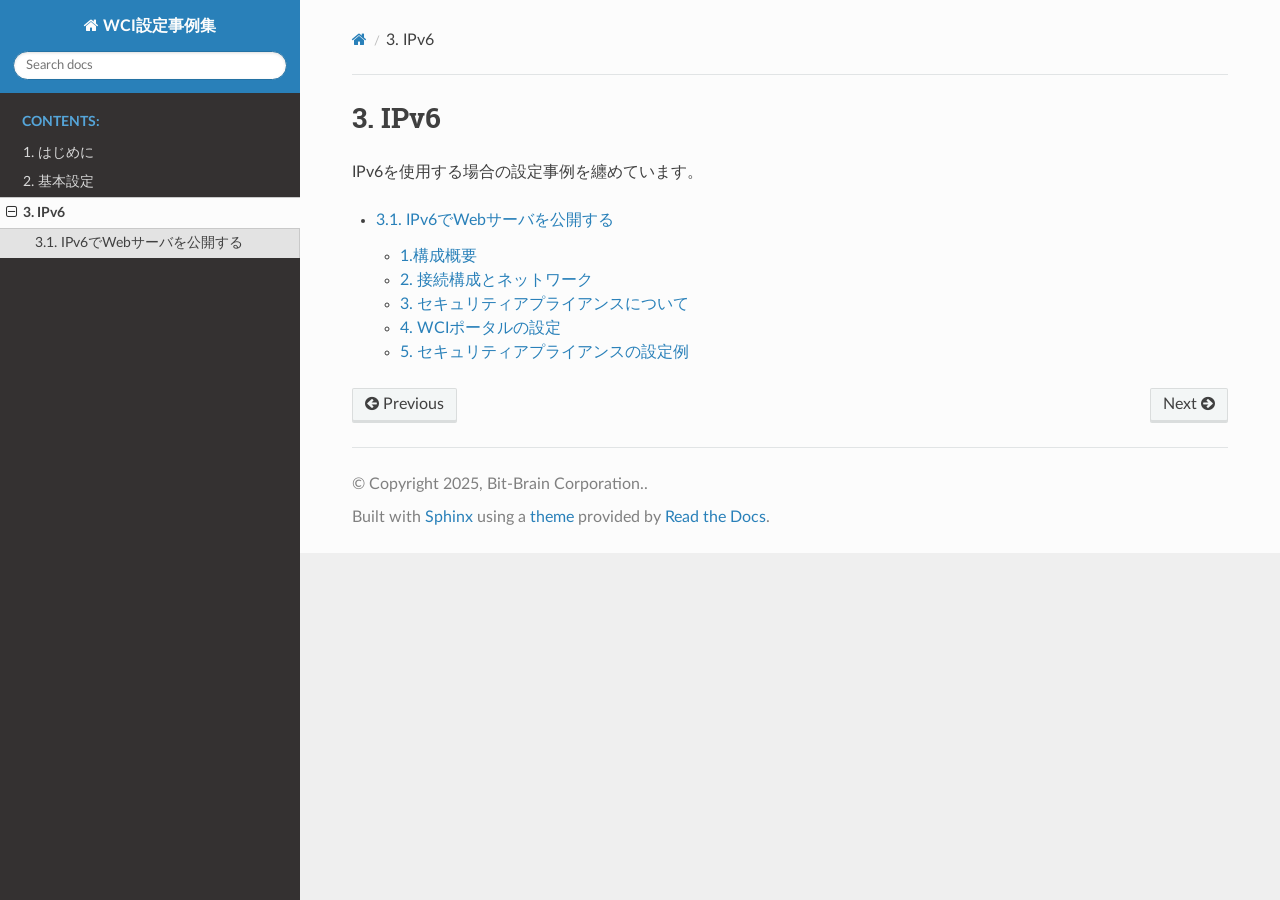
==== commit 99edadd5: "2" ====
--- a/docs/ipv6/index.html
+++ b/docs/ipv6/index.html
@@ -6,7 +6,7 @@
   <meta charset="utf-8" /><meta name="viewport" content="width=device-width, initial-scale=1" />
 
   <meta name="viewport" content="width=device-width, initial-scale=1.0" />
-  <title>IPv6 &mdash; WCI設定事例集  ドキュメント</title>
+  <title>3. IPv6 &mdash; WCI設定事例集  ドキュメント</title>
       <link rel="stylesheet" type="text/css" href="../_static/pygments.css?v=b86133f3" />
       <link rel="stylesheet" type="text/css" href="../_static/css/theme.css?v=e59714d7" />
       <link rel="stylesheet" type="text/css" href="../_static/custom.css?v=d4bf43ca" />
@@ -21,8 +21,8 @@
     <script src="../_static/js/theme.js"></script>
     <link rel="index" title="索引" href="../genindex.html" />
     <link rel="search" title="検索" href="../search.html" />
-    <link rel="next" title="IPv6でWebサーバを公開する" href="webserver_dual.html" />
-    <link rel="prev" title="SPGと連携する" href="../standard/spg.html" /> 
+    <link rel="next" title="3.1. IPv6でWebサーバを公開する" href="webserver_dual.html" />
+    <link rel="prev" title="2.3. SPGと連携する" href="../standard/spg.html" /> 
 </head>
 
 <body class="wy-body-for-nav"> 
@@ -46,10 +46,10 @@
         </div><div class="wy-menu wy-menu-vertical" data-spy="affix" role="navigation" aria-label="Navigation menu">
               <p class="caption" role="heading"><span class="caption-text">Contents:</span></p>
 <ul class="current">
-<li class="toctree-l1"><a class="reference internal" href="../preface/index.html">はじめに</a></li>
-<li class="toctree-l1"><a class="reference internal" href="../standard/index.html">基本設定</a></li>
-<li class="toctree-l1 current"><a class="current reference internal" href="#">IPv6</a><ul>
-<li class="toctree-l2"><a class="reference internal" href="webserver_dual.html">IPv6でWebサーバを公開する</a></li>
+<li class="toctree-l1"><a class="reference internal" href="../preface/index.html">1. はじめに</a></li>
+<li class="toctree-l1"><a class="reference internal" href="../standard/index.html">2. 基本設定</a></li>
+<li class="toctree-l1 current"><a class="current reference internal" href="#">3. IPv6</a><ul>
+<li class="toctree-l2"><a class="reference internal" href="webserver_dual.html">3.1. IPv6でWebサーバを公開する</a></li>
 </ul>
 </li>
 </ul>
@@ -68,7 +68,7 @@
           <div role="navigation" aria-label="Page navigation">
   <ul class="wy-breadcrumbs">
       <li><a href="../index.html" class="icon icon-home" aria-label="Home"></a></li>
-      <li class="breadcrumb-item active">IPv6</li>
+      <li class="breadcrumb-item active">3. IPv6</li>
       <li class="wy-breadcrumbs-aside">
       </li>
   </ul>
@@ -78,16 +78,16 @@
            <div itemprop="articleBody">
              
   <section id="ipv6">
-<h1>IPv6<a class="headerlink" href="#ipv6" title="Link to this heading"></a></h1>
+<h1>3. IPv6<a class="headerlink" href="#ipv6" title="Link to this heading"></a></h1>
 <p>IPv6を使用する場合の設定事例を纏めています。</p>
 <div class="toctree-wrapper compound">
 <ul>
-<li class="toctree-l1"><a class="reference internal" href="webserver_dual.html">IPv6でWebサーバを公開する</a><ul>
-<li class="toctree-l2"><a class="reference internal" href="webserver_dual.html#id1">構成概要</a></li>
-<li class="toctree-l2"><a class="reference internal" href="webserver_dual.html#id2">接続構成とネットワーク</a></li>
-<li class="toctree-l2"><a class="reference internal" href="webserver_dual.html#id3">セキュリティアプライアンスについて</a></li>
-<li class="toctree-l2"><a class="reference internal" href="webserver_dual.html#wci">WCIポータルの設定</a></li>
-<li class="toctree-l2"><a class="reference internal" href="webserver_dual.html#id7">セキュリティアプライアンスの設定例</a></li>
+<li class="toctree-l1"><a class="reference internal" href="webserver_dual.html">3.1. IPv6でWebサーバを公開する</a><ul>
+<li class="toctree-l2"><a class="reference internal" href="webserver_dual.html#id1">1.構成概要</a></li>
+<li class="toctree-l2"><a class="reference internal" href="webserver_dual.html#id2">2. 接続構成とネットワーク</a></li>
+<li class="toctree-l2"><a class="reference internal" href="webserver_dual.html#id3">3. セキュリティアプライアンスについて</a></li>
+<li class="toctree-l2"><a class="reference internal" href="webserver_dual.html#wci">4. WCIポータルの設定</a></li>
+<li class="toctree-l2"><a class="reference internal" href="webserver_dual.html#id7">5. セキュリティアプライアンスの設定例</a></li>
 </ul>
 </li>
 </ul>
@@ -98,8 +98,8 @@
            </div>
           </div>
           <footer><div class="rst-footer-buttons" role="navigation" aria-label="Footer">
-        <a href="../standard/spg.html" class="btn btn-neutral float-left" title="SPGと連携する" accesskey="p" rel="prev"><span class="fa fa-arrow-circle-left" aria-hidden="true"></span> Previous</a>
-        <a href="webserver_dual.html" class="btn btn-neutral float-right" title="IPv6でWebサーバを公開する" accesskey="n" rel="next">Next <span class="fa fa-arrow-circle-right" aria-hidden="true"></span></a>
+        <a href="../standard/spg.html" class="btn btn-neutral float-left" title="2.3. SPGと連携する" accesskey="p" rel="prev"><span class="fa fa-arrow-circle-left" aria-hidden="true"></span> Previous</a>
+        <a href="webserver_dual.html" class="btn btn-neutral float-right" title="3.1. IPv6でWebサーバを公開する" accesskey="n" rel="next">Next <span class="fa fa-arrow-circle-right" aria-hidden="true"></span></a>
     </div>
 
   <hr/>
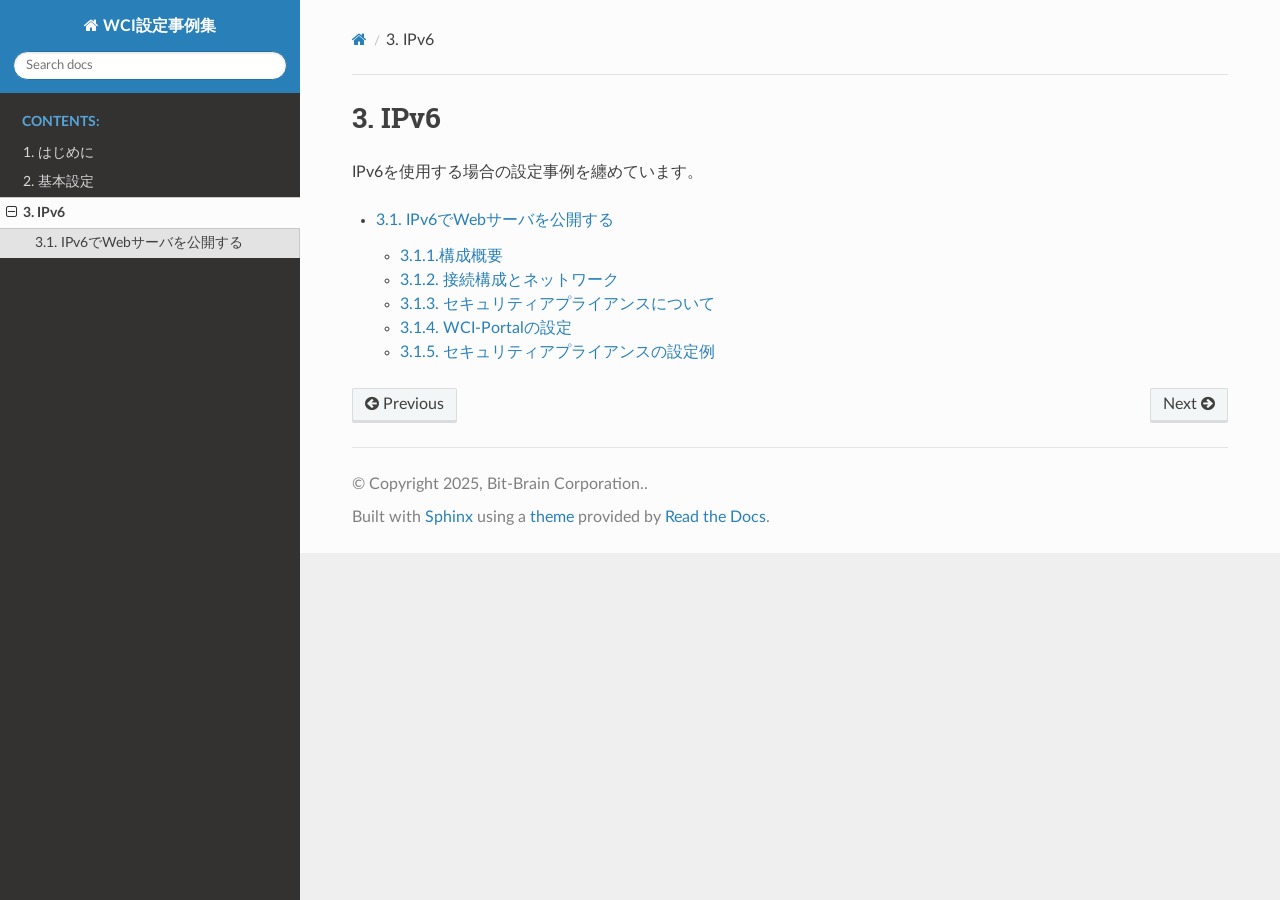
==== commit 108cffa5: "3" ====
--- a/docs/ipv6/index.html
+++ b/docs/ipv6/index.html
@@ -83,11 +83,11 @@
 <div class="toctree-wrapper compound">
 <ul>
 <li class="toctree-l1"><a class="reference internal" href="webserver_dual.html">3.1. IPv6でWebサーバを公開する</a><ul>
-<li class="toctree-l2"><a class="reference internal" href="webserver_dual.html#id1">1.構成概要</a></li>
-<li class="toctree-l2"><a class="reference internal" href="webserver_dual.html#id2">2. 接続構成とネットワーク</a></li>
-<li class="toctree-l2"><a class="reference internal" href="webserver_dual.html#id3">3. セキュリティアプライアンスについて</a></li>
-<li class="toctree-l2"><a class="reference internal" href="webserver_dual.html#wci">4. WCIポータルの設定</a></li>
-<li class="toctree-l2"><a class="reference internal" href="webserver_dual.html#id7">5. セキュリティアプライアンスの設定例</a></li>
+<li class="toctree-l2"><a class="reference internal" href="webserver_dual.html#id1">3.1.1.構成概要</a></li>
+<li class="toctree-l2"><a class="reference internal" href="webserver_dual.html#id2">3.1.2. 接続構成とネットワーク</a></li>
+<li class="toctree-l2"><a class="reference internal" href="webserver_dual.html#id3">3.1.3. セキュリティアプライアンスについて</a></li>
+<li class="toctree-l2"><a class="reference internal" href="webserver_dual.html#wci-portal">3.1.4. WCI-Portalの設定</a></li>
+<li class="toctree-l2"><a class="reference internal" href="webserver_dual.html#id8">3.1.5. セキュリティアプライアンスの設定例</a></li>
 </ul>
 </li>
 </ul>
